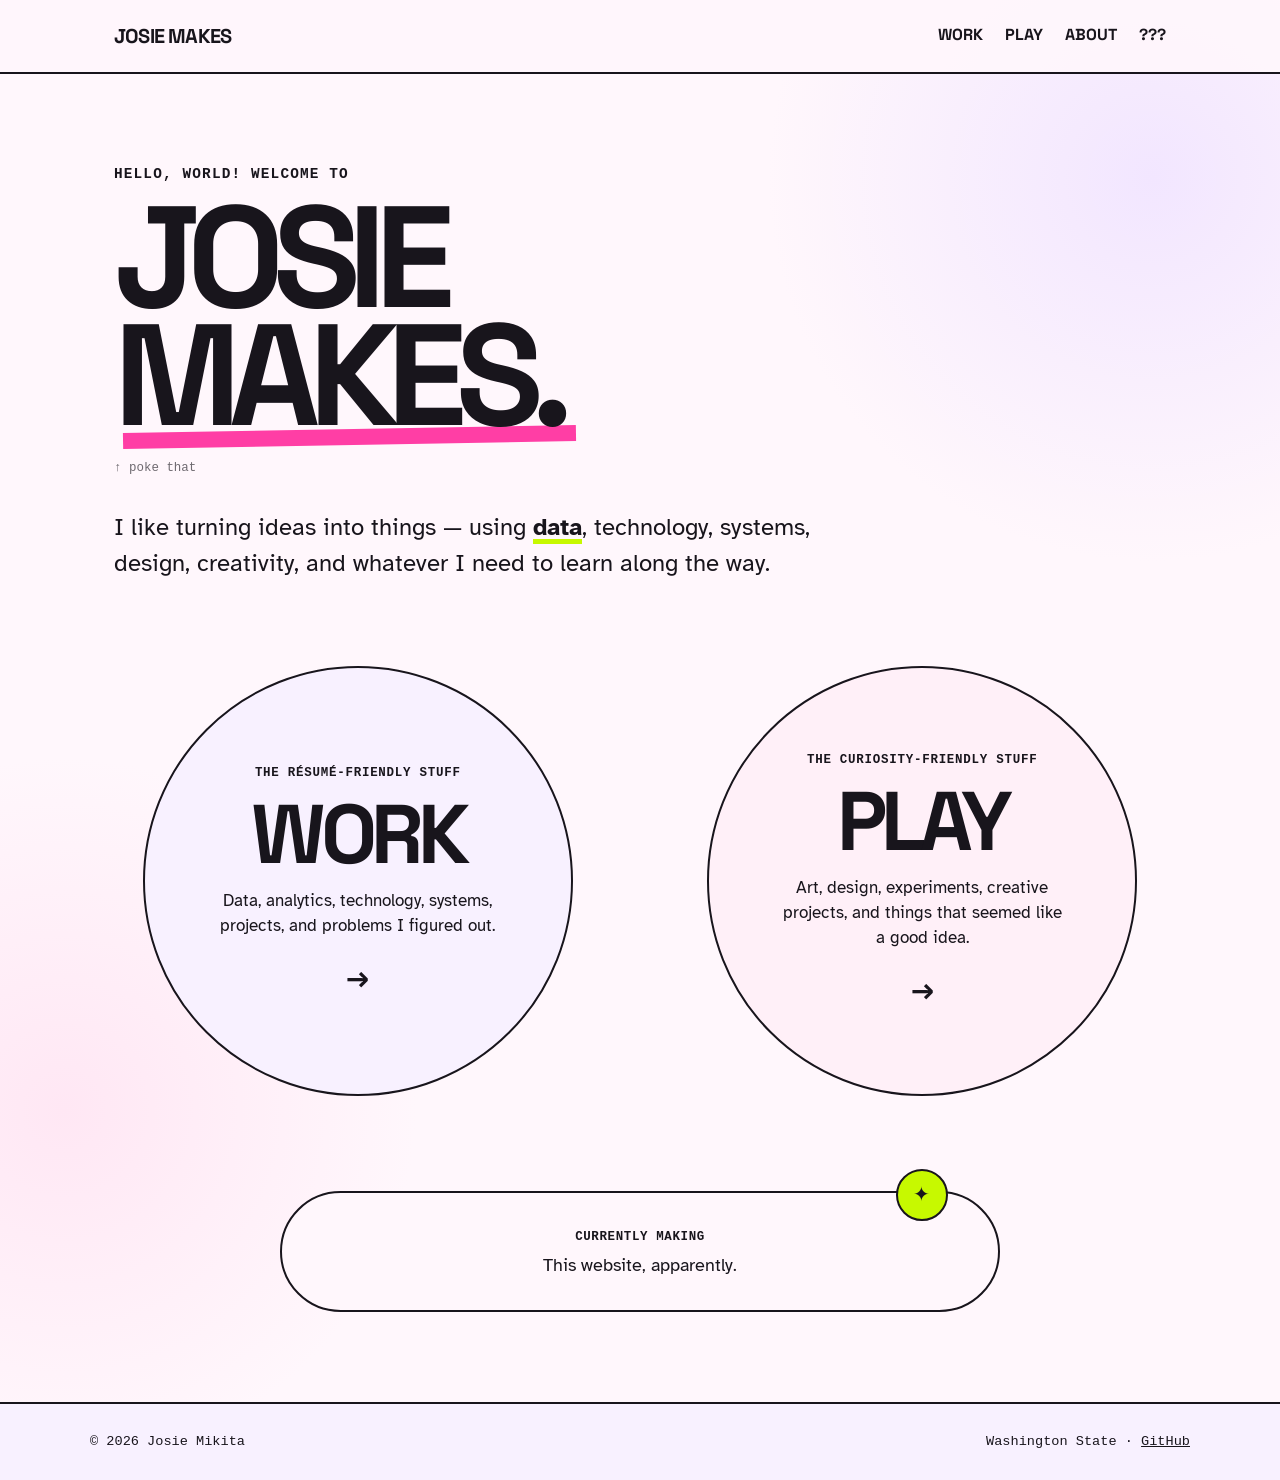
==== index.html @ 6828e4a5 "Update index.html" ====
<!DOCTYPE html>
<html lang="en">
<head>
  <meta charset="UTF-8">
  <meta name="viewport" content="width=device-width, initial-scale=1.0">

  <title>Josie Makes</title>
  <meta name="description"
        content="Josie Mikita works with data, technology, systems, communication, and creative problem-solving.">

  <!-- Fonts -->
  <link rel="preconnect" href="https://fonts.googleapis.com">
  <link rel="preconnect" href="https://fonts.gstatic.com" crossorigin>
  <link href="https://fonts.googleapis.com/css2?family=Atkinson+Hyperlegible:wght@400;700&family=Space+Grotesk:wght@400;600;700&display=swap" rel="stylesheet">

<link rel="stylesheet" href="/css/style.css">
</head>


<body>

  <header>
    <nav aria-label="Main navigation">

      <a class="logo" href="#">JOSIE MAKES</a>

      <div class="nav-links">
        <a href="#work">WORK</a>
        <a href="#play">PLAY</a>
        <a href="#about">ABOUT</a>
        <a class="mystery" href="#mystery">???</a>
      </div>

    </nav>
  </header>


  <main>

    <section class="hero">

      <p class="eyebrow">Hello, world! Welcome to</p>

      <h1>
        JOSIE<br>

        <button
          class="verb-button"
          id="verbButton"
          type="button"
          aria-label="Change what Josie does"
          title="Poke me."
        >
          <span id="verb">MAKES</span>.
        </button>
      </h1>

      <p class="verb-hint">
        ↑ poke that
      </p>

      <p class="intro">
        I like turning ideas into things — using
        <strong>data</strong>, technology, systems, design,
        creativity, and whatever I need to learn along the way.
      </p>

    </section>


    <section class="portals">

      <a class="portal work" id="work" href="#">
        <span class="portal-label">The résumé-friendly stuff</span>

        <h2>WORK</h2>

        <p>
          Data, analytics, technology, systems,
          projects, and problems I figured out.
        </p>

        <span class="arrow" aria-hidden="true">→</span>
      </a>


      <a class="portal play" id="play" href="#">
        <span class="portal-label">The curiosity-friendly stuff</span>

        <h2>PLAY</h2>

        <p>
          Art, design, experiments, creative projects,
          and things that seemed like a good idea.
        </p>

        <span class="arrow" aria-hidden="true">→</span>
      </a>

    </section>


    <section class="currently">
      <span>Currently making</span>
      <p>This website, apparently.</p>
    </section>

  </main>


  <footer id="about">
    <div class="footer-inner">

      <span>© 2026 Josie Mikita</span>

      <span>
        Washington State ·
        <a href="https://github.com/Jojomiki">GitHub</a>
      </span>

    </div>
  </footer>




</body>
</html>
---- css/style.css ----
:root {
      --ink: #18151c;

      /* cousins with white */
      --paper: #fff7fc;
      --paper-2: #f8f1ff;

      /* internet candy */
      --pink: #ff3ea5;
      --blue: #315cff;
      --lime: #c7f900;
      --orange: #ff7a00;
      --purple: #8b45ff;

      --border: 2px solid var(--ink);
    }

    * {
      box-sizing: border-box;
    }

    html {
      scroll-behavior: smooth;
    }

    body {
      margin: 0;
      background:
        radial-gradient(circle at 90% 12%, #f2e6ff 0, transparent 24rem),
        radial-gradient(circle at 5% 75%, #ffe7f4 0, transparent 22rem),
        var(--paper);
      color: var(--ink);
      font-family: "Atkinson Hyperlegible", Arial, sans-serif;
      line-height: 1.5;
    }

    a {
      color: inherit;
    }

    a:focus-visible,
    button:focus-visible {
      outline: 4px solid var(--lime);
      outline-offset: 5px;
    }


    /* ---------------- NAV ---------------- */

    header {
      border-bottom: var(--border);
      background: rgba(255, 247, 252, .92);
    }

    nav {
      max-width: 1100px;
      min-height: 72px;
      margin: auto;
      padding: 0 24px;

      display: flex;
      align-items: center;
      justify-content: space-between;
      gap: 24px;
    }

    .logo {
      font-family: "Space Grotesk", sans-serif;
      font-size: 1.25rem;
      font-weight: 700;
      letter-spacing: -.04em;
      text-decoration: none;
    }

    .logo:hover {
      color: var(--pink);
    }

    .nav-links {
      display: flex;
      align-items: center;
      gap: 22px;
    }

    .nav-links a {
      font-family: "Space Grotesk", sans-serif;
      font-weight: 700;
      text-decoration: none;
      border-bottom: 3px solid transparent;
    }

    .nav-links a:hover {
      color: var(--blue);
      border-color: var(--pink);
    }

    .nav-links .mystery {
      transition: transform .15s ease, color .15s ease;
    }

    .nav-links .mystery:hover,
    .nav-links .mystery:active {
      color: var(--pink);
      border-color: var(--lime);
      transform: rotate(-7deg) scale(1.15);
    }


    /* ---------------- MAIN ---------------- */

    main {
      max-width: 1100px;
      margin: auto;
      padding: 0 24px;
    }


    /* ---------------- HERO ---------------- */

    .hero {
      min-height: 62vh;
      padding: 90px 0 75px;

      display: flex;
      flex-direction: column;
      justify-content: center;
      align-items: flex-start;
    }

    .eyebrow {
      margin: 0 0 12px;
      font-family: "Courier New", monospace;
      font-size: .9rem;
      font-weight: 700;
      letter-spacing: .08em;
      text-transform: uppercase;
    }

    h1 {
      margin: 0;
      font-family: "Space Grotesk", sans-serif;
      font-size: clamp(4rem, 13vw, 9rem);
      font-weight: 700;
      line-height: .82;
      letter-spacing: -.08em;
    }

    .verb-button {
      position: relative;
      display: inline-block;

      padding: 0;
      border: 0;
      background: transparent;
      color: inherit;

      font: inherit;
      line-height: inherit;
      letter-spacing: inherit;

      cursor: pointer;
    }

    .verb-button::after {
      content: "";
      position: absolute;
      left: 2%;
      right: -3%;
      bottom: -11px;
      height: 16px;
      background: var(--pink);
      z-index: -1;
      transform: rotate(-1deg);

      transition:
        background .15s ease,
        height .15s ease,
        transform .15s ease;
    }

    .verb-button:hover::after {
      height: 24px;
      background: var(--lime);
      transform: rotate(1deg);
    }

    #verb {
      display: inline-block;
      min-width: 4ch;
    }

    .verb-hint {
      margin: 25px 0 0;
      font-family: "Courier New", monospace;
      font-size: .78rem;
      opacity: .62;
    }

    .intro {
      max-width: 720px;
      margin: 32px 0 0;
      font-size: clamp(1.15rem, 3vw, 1.5rem);
    }

    .intro strong {
      text-decoration: underline;
      text-decoration-color: var(--lime);
      text-decoration-thickness: 5px;
      text-underline-offset: 4px;
    }


    /* ---------------- PORTALS ---------------- */

    .portals {
      padding: 10px 0 95px;

      display: grid;
      grid-template-columns: 1fr 1fr;
      gap: clamp(28px, 6vw, 80px);

      align-items: center;
      justify-items: center;
    }

    .portal {
      width: min(100%, 430px);
      aspect-ratio: 1;
      border: var(--border);
      border-radius: 50%;
      padding: clamp(35px, 5vw, 60px);

      display: flex;
      flex-direction: column;
      justify-content: center;
      align-items: center;

      text-align: center;
      text-decoration: none;

      transition:
        transform .18s ease,
        box-shadow .18s ease,
        background .18s ease,
        color .18s ease;
    }

    .portal:hover {
      transform: translate(-6px, -6px) scale(1.025);
      box-shadow: 10px 10px 0 var(--ink);
    }

    .work {
      background: var(--paper-2);
    }

    .work:hover {
      background: var(--blue);
      color: white;
    }

    .play {
      background: #fff0f8;
    }

    .play:hover {
      background: var(--pink);
    }

    .portal-label {
      font-family: "Courier New", monospace;
      font-size: .78rem;
      font-weight: 700;
      letter-spacing: .06em;
      text-transform: uppercase;
    }

    .portal h2 {
      margin: 14px 0 8px;
      font-family: "Space Grotesk", sans-serif;
      font-size: clamp(2.8rem, 7vw, 5.2rem);
      line-height: .9;
      letter-spacing: -.07em;
    }

    .portal p {
      max-width: 290px;
      margin: 8px 0 0;
      font-size: 1.05rem;
    }

    .arrow {
      margin-top: 18px;
      font-family: "Space Grotesk", sans-serif;
      font-size: 1.8rem;
      font-weight: 700;
    }


    /* ---------------- CURRENTLY ---------------- */

    .currently {
      position: relative;
      margin: 0 auto 90px;
      max-width: 720px;
      padding: 30px 36px;

      border: var(--border);
      border-radius: 999px;

      background: var(--paper);
      text-align: center;
    }

    .currently::before {
      content: "✦";
      position: absolute;
      top: -24px;
      right: 7%;

      width: 48px;
      height: 48px;
      border: var(--border);
      border-radius: 50%;

      display: grid;
      place-items: center;

      background: var(--lime);
      font-size: 1.25rem;
    }

    .currently span {
      font-family: "Courier New", monospace;
      font-size: .78rem;
      font-weight: 700;
      letter-spacing: .05em;
      text-transform: uppercase;
    }

    .currently p {
      margin: 5px 0 0;
      font-size: 1.15rem;
    }


    /* ---------------- FOOTER ---------------- */

    footer {
      padding: 28px 24px;
      border-top: var(--border);

      font-family: "Courier New", monospace;
      font-size: .85rem;

      background: var(--paper-2);
    }

    .footer-inner {
      max-width: 1100px;
      margin: auto;

      display: flex;
      justify-content: space-between;
      flex-wrap: wrap;
      gap: 20px;
    }

    footer a:hover {
      background: var(--lime);
    }


    /* ---------------- MOBILE ---------------- */

    @media (max-width: 650px) {

      nav {
        min-height: auto;
        padding-top: 17px;
        padding-bottom: 17px;
        align-items: flex-start;
      }

      .nav-links {
        gap: 11px;
        flex-wrap: wrap;
        justify-content: flex-end;
        font-size: .8rem;
      }

      .hero {
        min-height: auto;
        padding: 68px 0 60px;
      }

      h1 {
        font-size: clamp(4rem, 22vw, 7rem);
      }

      .verb-hint {
        margin-top: 22px;
      }

      .portals {
        grid-template-columns: 1fr;
        gap: 28px;
        padding-bottom: 75px;
      }

      .portal {
        width: min(88vw, 390px);
      }

      .currently {
        border-radius: 32px;
        padding: 28px 25px;
      }
    }


    /* Touchscreens don't have meaningful hover */
    @media (hover: none) {
      .portal:active {
        transform: scale(.98);
      }
    }


    /* Accessibility */
    @media (prefers-reduced-motion: reduce) {
      html {
        scroll-behavior: auto;
      }

      *,
      *::before,
      *::after {
        transition-duration: .01ms !important;
      }
    }
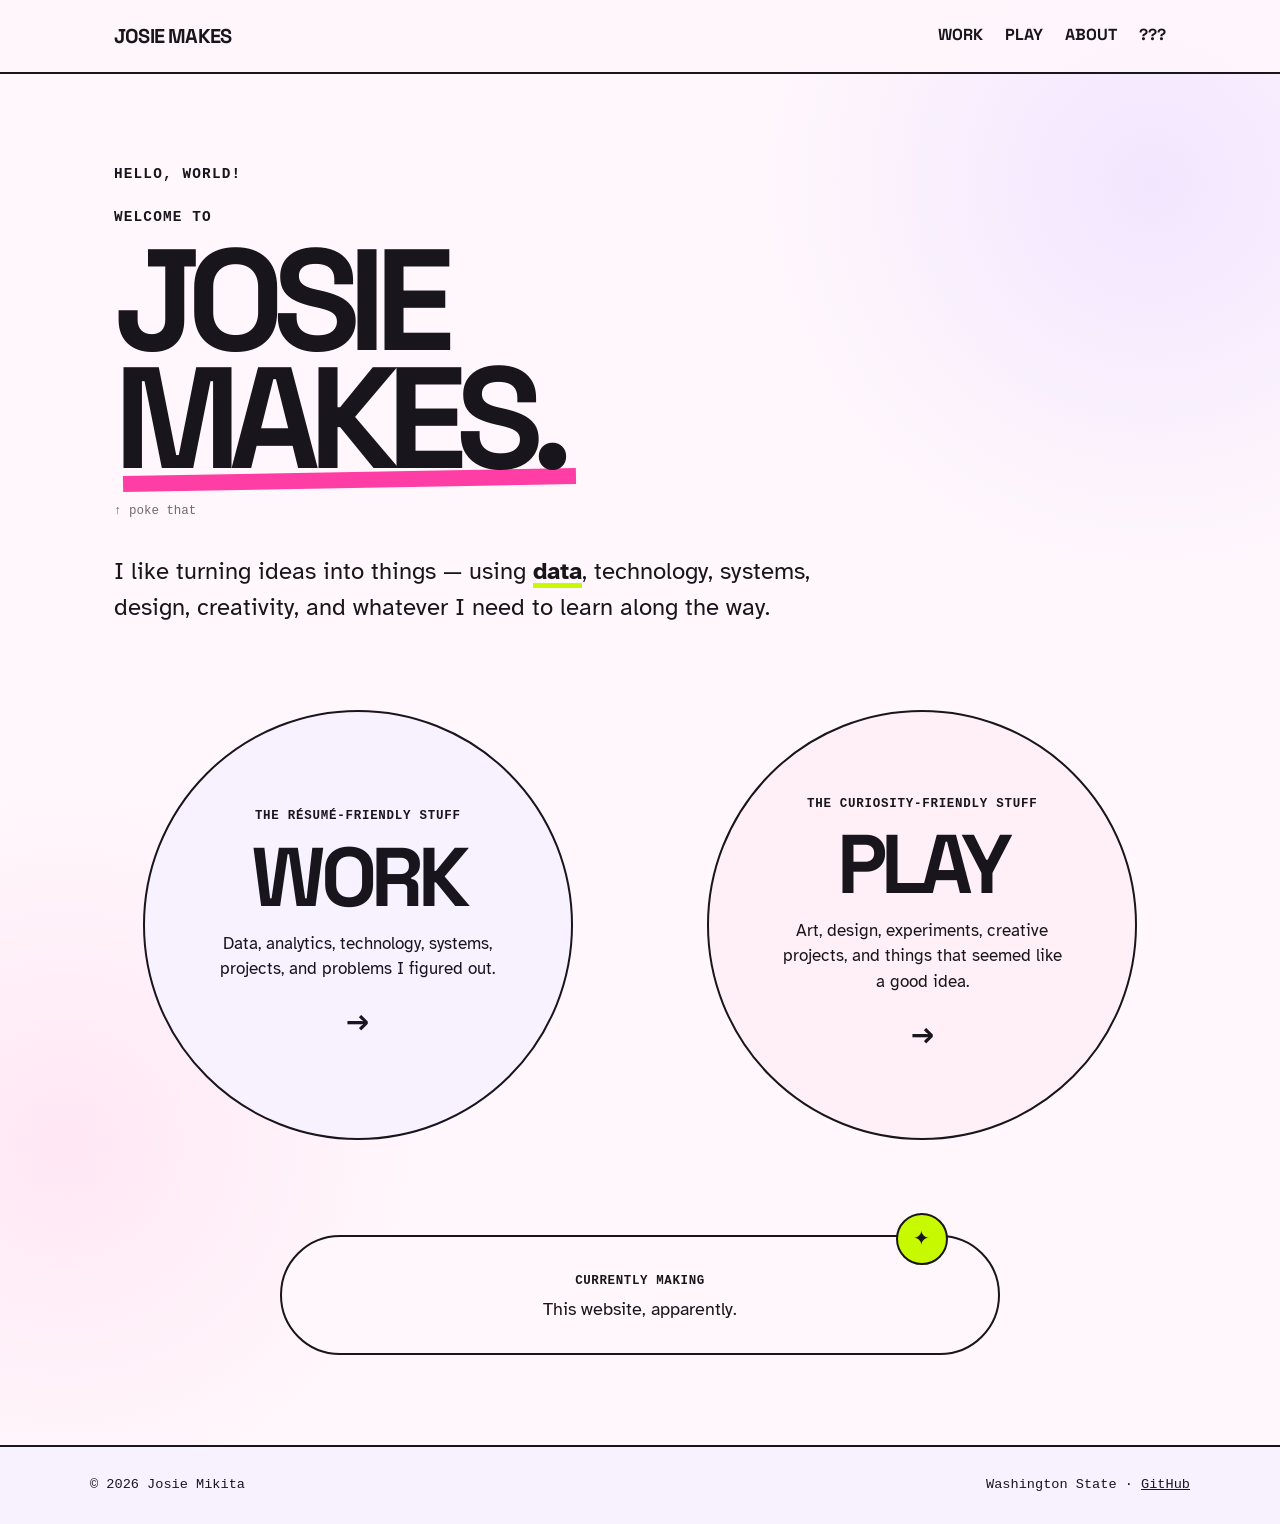
==== commit e5ede50c: "Update index.html" ====
--- a/index.html
+++ b/index.html
@@ -39,7 +39,7 @@
 
     <section class="hero">
 
-      <p class="eyebrow">Hello, world! Welcome to</p>
+      <p class="eyebrow">Hello, world! <br><br> Welcome to</p>
 
       <h1>
         JOSIE<br>
@@ -70,7 +70,7 @@
 
     <section class="portals">
 
-      <a class="portal work" id="work" href="#">
+      <a class="portal work" id="work" href="/work/">
         <span class="portal-label">The résumé-friendly stuff</span>
 
         <h2>WORK</h2>
--- a/css/style.css
+++ b/css/style.css
@@ -440,3 +440,628 @@
         transition-duration: .01ms !important;
       }
     }
+
+
+/* ========================================
+   WORK PAGE
+   ======================================== */
+
+.work-main {
+  max-width: 1100px;
+  margin: 0 auto;
+  padding: 0 24px;
+}
+
+.work-intro {
+  max-width: 850px;
+  padding: 85px 0 60px;
+}
+
+.work-title {
+  margin: 0;
+  font-family: "Space Grotesk", sans-serif;
+  font-size: clamp(4.5rem, 13vw, 9rem);
+  line-height: .9;
+  letter-spacing: -.075em;
+}
+
+.work-lede {
+  max-width: 720px;
+  margin: 28px 0 0;
+  font-size: clamp(1.15rem, 3vw, 1.45rem);
+}
+
+.marker {
+  text-decoration: underline;
+  text-decoration-color: var(--lime);
+  text-decoration-thickness: 5px;
+  text-underline-offset: 4px;
+}
+
+
+/* PROJECTS */
+
+.project-list {
+  display: grid;
+  gap: 28px;
+  padding-bottom: 80px;
+}
+
+.project-card {
+  --project-color: var(--pink);
+
+  position: relative;
+  overflow: hidden;
+
+  display: grid;
+  grid-template-columns: 1.1fr .9fr;
+  gap: 40px;
+
+  padding: clamp(28px, 5vw, 52px);
+
+  border: var(--border);
+  border-radius: 30px;
+
+  background: var(--paper);
+
+  transition:
+    transform .18s ease,
+    box-shadow .18s ease;
+}
+
+
+/* little color stripe */
+
+.project-card::before {
+  content: "";
+  position: absolute;
+  top: 0;
+  bottom: 0;
+  left: 0;
+
+  width: 10px;
+  background: var(--project-color);
+
+  transition: width .18s ease;
+}
+
+.project-card:hover {
+  transform: translate(-5px, -5px);
+  box-shadow: 9px 9px 0 var(--ink);
+}
+
+.project-card:hover::before {
+  width: 18px;
+}
+
+
+.project-blue {
+  --project-color: var(--blue);
+}
+
+.project-orange {
+  --project-color: var(--orange);
+}
+
+.project-pink {
+  --project-color: var(--pink);
+}
+
+
+/* LEFT SIDE */
+
+.project-number {
+  margin: 0 0 12px;
+
+  font-family: "Courier New", monospace;
+  font-size: .78rem;
+  font-weight: 700;
+  letter-spacing: .06em;
+}
+
+.project-heading h2 {
+  margin: 0;
+
+  font-family: "Space Grotesk", sans-serif;
+  font-size: clamp(2.1rem, 5vw, 3.6rem);
+  line-height: .95;
+  letter-spacing: -.055em;
+}
+
+.project-question {
+  max-width: 580px;
+  margin: 22px 0 0;
+
+  font-size: 1.18rem;
+}
+
+
+/* RIGHT SIDE */
+
+.project-details {
+  display: flex;
+  flex-direction: column;
+  justify-content: center;
+  gap: 20px;
+}
+
+.project-details p {
+  margin: 0;
+}
+
+.project-tags {
+  display: flex;
+  flex-wrap: wrap;
+  gap: 8px;
+}
+
+.project-tags span {
+  padding: 5px 11px;
+
+  border: 1.5px solid var(--ink);
+  border-radius: 999px;
+
+  background: var(--paper-2);
+
+  font-family: "Courier New", monospace;
+  font-size: .75rem;
+  font-weight: 700;
+}
+
+
+/* BUTTONS */
+
+.project-button {
+  align-self: flex-start;
+
+  display: inline-block;
+  padding: 9px 15px;
+
+  border: var(--border);
+  border-radius: 999px;
+
+  background: var(--paper);
+  color: var(--ink);
+
+  font-family: "Space Grotesk", sans-serif;
+  font-weight: 700;
+  text-decoration: none;
+
+  transition:
+    transform .15s ease,
+    background .15s ease;
+}
+
+a.project-button:hover {
+  background: var(--project-color);
+  transform: rotate(-1deg);
+}
+
+.project-blue a.project-button:hover {
+  color: white;
+}
+
+.project-coming {
+  opacity: .7;
+}
+
+
+/* IN PROGRESS */
+
+.project-status {
+  display: inline-block;
+
+  margin-bottom: 15px;
+  padding: 5px 11px;
+
+  border: var(--border);
+  border-radius: 999px;
+
+  background: var(--lime);
+
+  font-family: "Courier New", monospace;
+  font-size: .72rem;
+  font-weight: 700;
+  letter-spacing: .06em;
+}
+
+
+/* GITHUB CALLOUT */
+
+.github-callout {
+  margin-bottom: 90px;
+  padding: clamp(28px, 5vw, 45px);
+
+  border: var(--border);
+  border-radius: 30px;
+
+  background: var(--ink);
+  color: white;
+}
+
+.github-callout h2 {
+  margin: 0 0 10px;
+
+  font-family: "Space Grotesk", sans-serif;
+  font-size: clamp(2rem, 5vw, 3rem);
+  letter-spacing: -.04em;
+}
+
+.github-callout p:not(.eyebrow) {
+  max-width: 650px;
+  margin: 0 0 22px;
+}
+
+.github-callout a {
+  display: inline-block;
+
+  padding: 9px 14px;
+  border-radius: 999px;
+
+  background: var(--lime);
+  color: var(--ink);
+
+  font-weight: 700;
+  text-decoration: none;
+
+  transition:
+    transform .15s ease,
+    background .15s ease;
+}
+
+.github-callout a:hover {
+  background: var(--pink);
+  transform: rotate(-1deg);
+}
+
+
+/* WORK MOBILE */
+
+@media (max-width: 700px) {
+
+  .work-intro {
+    padding: 60px 0 45px;
+  }
+
+  .project-card {
+    grid-template-columns: 1fr;
+    gap: 28px;
+
+    border-radius: 24px;
+  }
+
+  .project-card::before {
+    width: 7px;
+  }
+
+  .project-card:hover::before {
+    width: 11px;
+  }
+
+  .project-heading h2 {
+    font-size: clamp(2.2rem, 11vw, 3.5rem);
+  }
+
+  .github-callout {
+    margin-bottom: 60px;
+    border-radius: 24px;
+  }
+}
+
+
+/* ========================================
+   STARS
+   FLIP FLIP FLIPADELPHIA
+   ======================================== */
+
+.stars-main {
+  max-width: 1100px;
+  margin: 0 auto;
+  padding: 0 24px 90px;
+}
+
+.stars-intro {
+  padding: 70px 0 50px;
+}
+
+.back-link {
+  display: inline-block;
+  margin-bottom: 35px;
+  color: var(--ink);
+  font-family: "Courier New", monospace;
+  font-weight: 700;
+  text-decoration: none;
+}
+
+.back-link:hover {
+  color: var(--pink);
+}
+
+.stars-intro h1 {
+  margin: 0;
+  font-family: "Space Grotesk", sans-serif;
+  font-size: clamp(5rem, 15vw, 10rem);
+  line-height: .8;
+  letter-spacing: -.08em;
+}
+
+.star-title {
+  display: inline-block;
+  margin-left: .05em;
+  color: var(--pink);
+  font-size: .55em;
+  vertical-align: top;
+  transition: transform .4s ease;
+}
+
+.stars-intro h1:hover .star-title {
+  transform: rotate(180deg) scale(1.35);
+}
+
+.stars-lede {
+  max-width: 800px;
+  margin: 35px 0;
+  font-size: clamp(1.3rem, 3vw, 1.8rem);
+  line-height: 1.25;
+}
+
+.stars-highlight {
+  text-decoration: underline;
+  text-decoration-color: var(--lime);
+  text-decoration-thickness: 5px;
+  text-underline-offset: 5px;
+}
+
+.stars-story {
+  max-width: 780px;
+  font-size: 1.08rem;
+}
+
+.stars-someday {
+  font-weight: 700;
+}
+
+.flip-instruction {
+  margin-top: 45px;
+  font-family: "Courier New", monospace;
+  font-size: .8rem;
+  font-weight: 700;
+  letter-spacing: .05em;
+}
+
+
+/* THE GALLERY */
+
+.star-gallery {
+  display: flex;
+  flex-direction: column;
+  gap: 80px;
+  margin-top: 20px;
+}
+
+.star-card {
+  width: min(850px, 88%);
+}
+
+.star-card:nth-child(odd) {
+  align-self: flex-start;
+}
+
+.star-card:nth-child(even) {
+  align-self: flex-end;
+}
+
+
+/* THE CARD */
+
+.star-card {
+  width: 100%;
+  padding: 0;
+  border: 0;
+  background: transparent;
+  color: inherit;
+  cursor: pointer;
+
+  perspective: 1600px;
+}
+
+.star-card-inner {
+  position: relative;
+  display: grid;
+  width: 100%;
+
+  transform-style: preserve-3d;
+
+  transition:
+    transform .75s cubic-bezier(.2, .75, .25, 1.15);
+}
+
+.star-card.is-flipped .star-card-inner {
+  transform: rotateY(180deg);
+}
+
+
+/* BOTH SIDES */
+
+.star-face {
+  grid-area: 1 / 1;
+
+  display: block;
+  width: 100%;
+
+  overflow: hidden;
+
+  border: 2px solid var(--ink);
+  border-radius: 24px;
+
+  background: white;
+
+  backface-visibility: hidden;
+  -webkit-backface-visibility: hidden;
+
+  box-shadow: 7px 7px 0 var(--ink);
+}
+
+.star-back {
+  transform: rotateY(180deg);
+}
+
+
+
+/* ART */
+
+.star-face img {
+  display: block;
+  width: 100%;
+  height: auto;
+}
+
+/* LITTLE LIFT BEFORE THE FLIP */
+
+.star-card:hover .star-card-inner {
+  transform: translateY(-6px) rotate(-.5deg);
+}
+
+.star-card.is-flipped:hover .star-card-inner {
+  transform: translateY(-6px) rotateY(180deg) rotate(.5deg);
+}
+
+.star-card:focus-visible {
+  outline: 4px solid var(--lime);
+  outline-offset: 8px;
+  border-radius: 24px;
+}
+
+
+/* stagger the gallery because perfect grids are suspicious */
+
+
+
+/* MOBILE */
+
+@media (max-width: 750px) {
+
+  .stars-intro {
+    padding-top: 50px;
+  }
+
+.star-gallery {
+  gap: 45px;
+}
+
+.star-card {
+  width: 100%;
+}
+
+ .star-face {
+  grid-area: 1 / 1;
+
+  display: block;
+  width: 100%;
+
+  overflow: hidden;
+
+  border: 2px solid var(--ink);
+  border-radius: 24px;
+
+  background: white;
+
+  backface-visibility: hidden;
+  -webkit-backface-visibility: hidden;
+
+  box-shadow: 7px 7px 0 var(--ink);
+}
+
+  .flip-instruction {
+    margin-top: 35px;
+  }
+}
+
+
+/* motion-sensitive humans get calm stars */
+
+@media (prefers-reduced-motion: reduce) {
+
+  .star-card-inner {
+    transition: none;
+  }
+
+  .star-card:hover .star-card-inner {
+    transform: none;
+  }
+
+  .star-card.is-flipped .star-card-inner {
+    transform: rotateY(180deg);
+  }
+
+  .star-card.is-flipped:hover .star-card-inner {
+    transform: rotateY(180deg);
+  }
+
+}
+
+/* ========================================
+   GLITTER CRIMES
+   ======================================== */
+
+.click-sparkle {
+  position: fixed;
+  z-index: 9999;
+
+  pointer-events: none;
+  user-select: none;
+
+  font-family: "Space Grotesk", sans-serif;
+  font-weight: 700;
+
+  transform: translate(-50%, -50%);
+  animation: sparkle-crime 1200ms cubic-bezier(.15,.75,.25,1) forwards;
+}
+
+@keyframes sparkle-crime {
+
+  0% {
+    opacity: 1;
+    transform:
+      translate(-50%, -50%)
+      scale(.4)
+      rotate(0deg);
+  }
+
+  35% {
+    opacity: 1;
+  }
+
+  100% {
+    opacity: 0;
+    transform:
+      translate(
+        calc(-50% + var(--sparkle-x)),
+        calc(-50% + var(--sparkle-y))
+      )
+      scale(.7)
+      rotate(var(--sparkle-rotate));
+  }
+}
+
+
+/* make the giant star LOOK suspiciously clickable */
+
+.star-title {
+  cursor: pointer;
+  user-select: none;
+}
+
+
+/* responsible glitter citizenship */
+
+@media (prefers-reduced-motion: reduce) {
+
+  .click-sparkle {
+    display: none;
+  }
+
+}
+
+
+
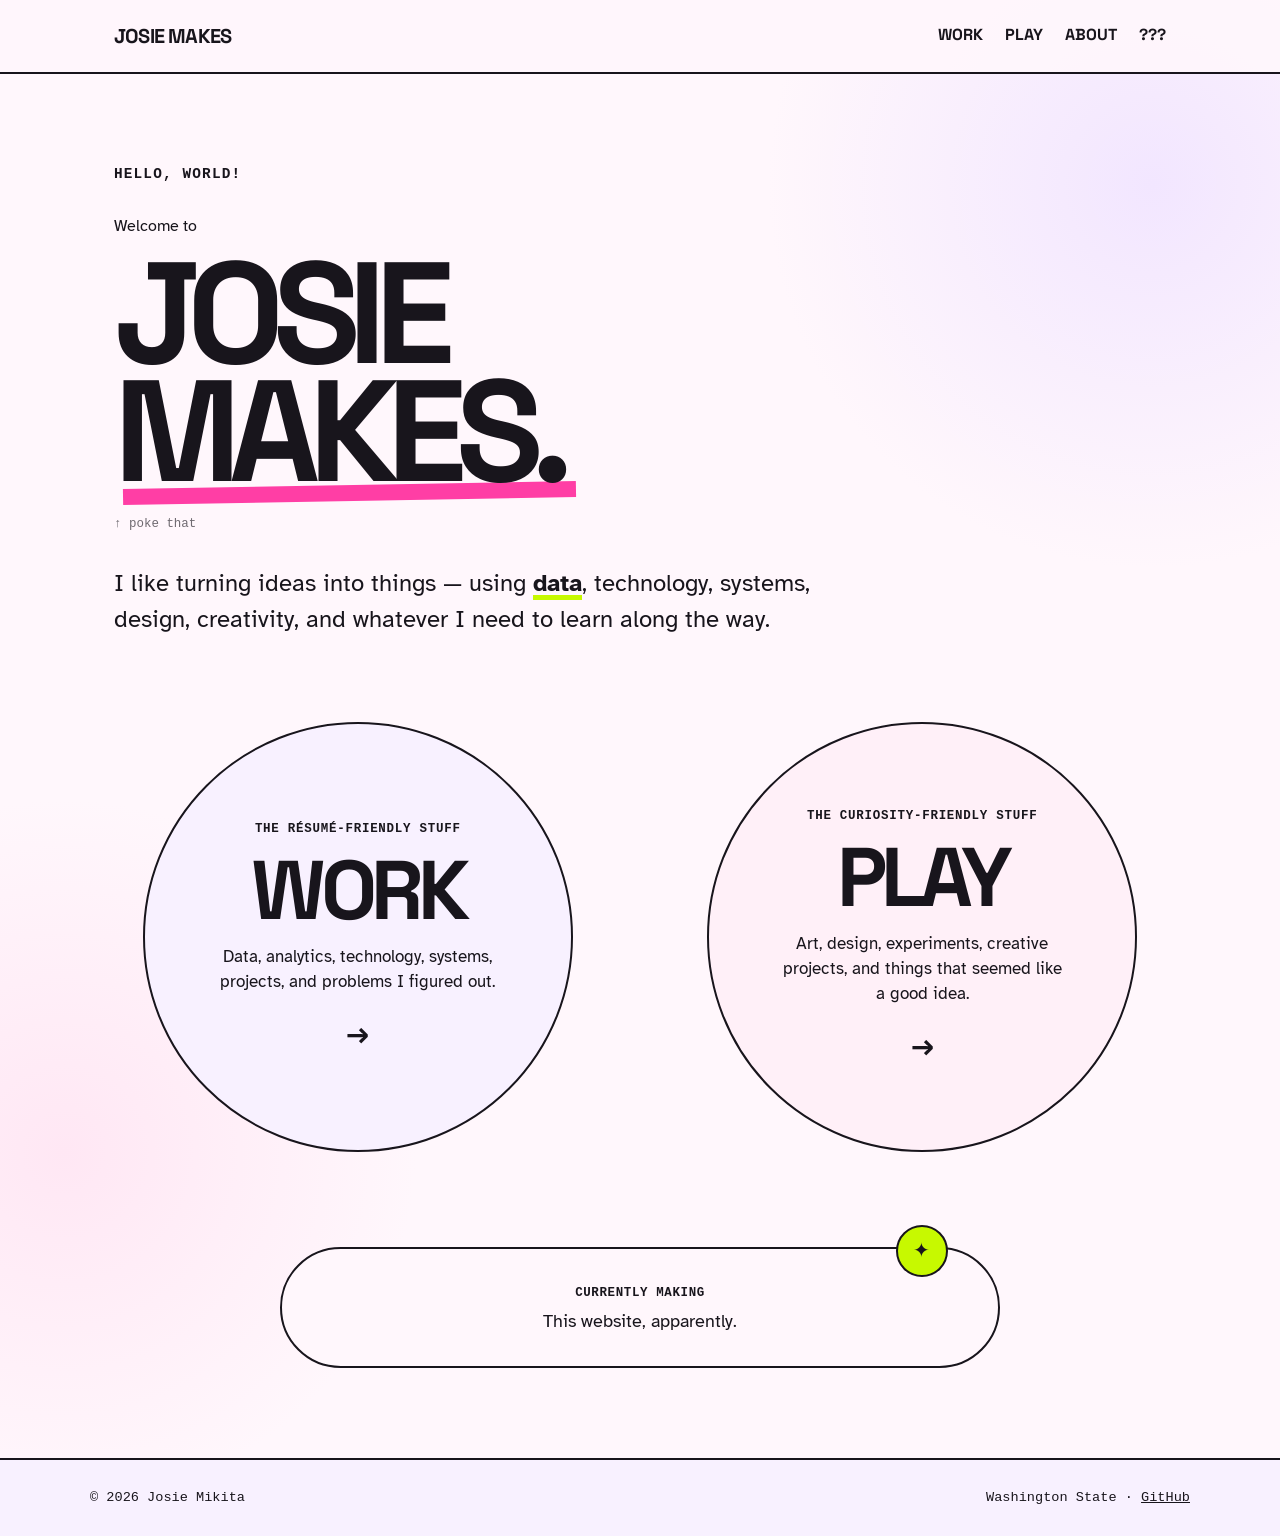
==== commit 715ce5db: "Update index.html" ====
--- a/index.html
+++ b/index.html
@@ -39,8 +39,8 @@
 
     <section class="hero">
 
-      <p class="eyebrow">Hello, world! <br><br> Welcome to</p>
-
+      <p class="eyebrow">Hello, world!  </p>
+      <p>Welcome to</p>
       <h1>
         JOSIE<br>
 
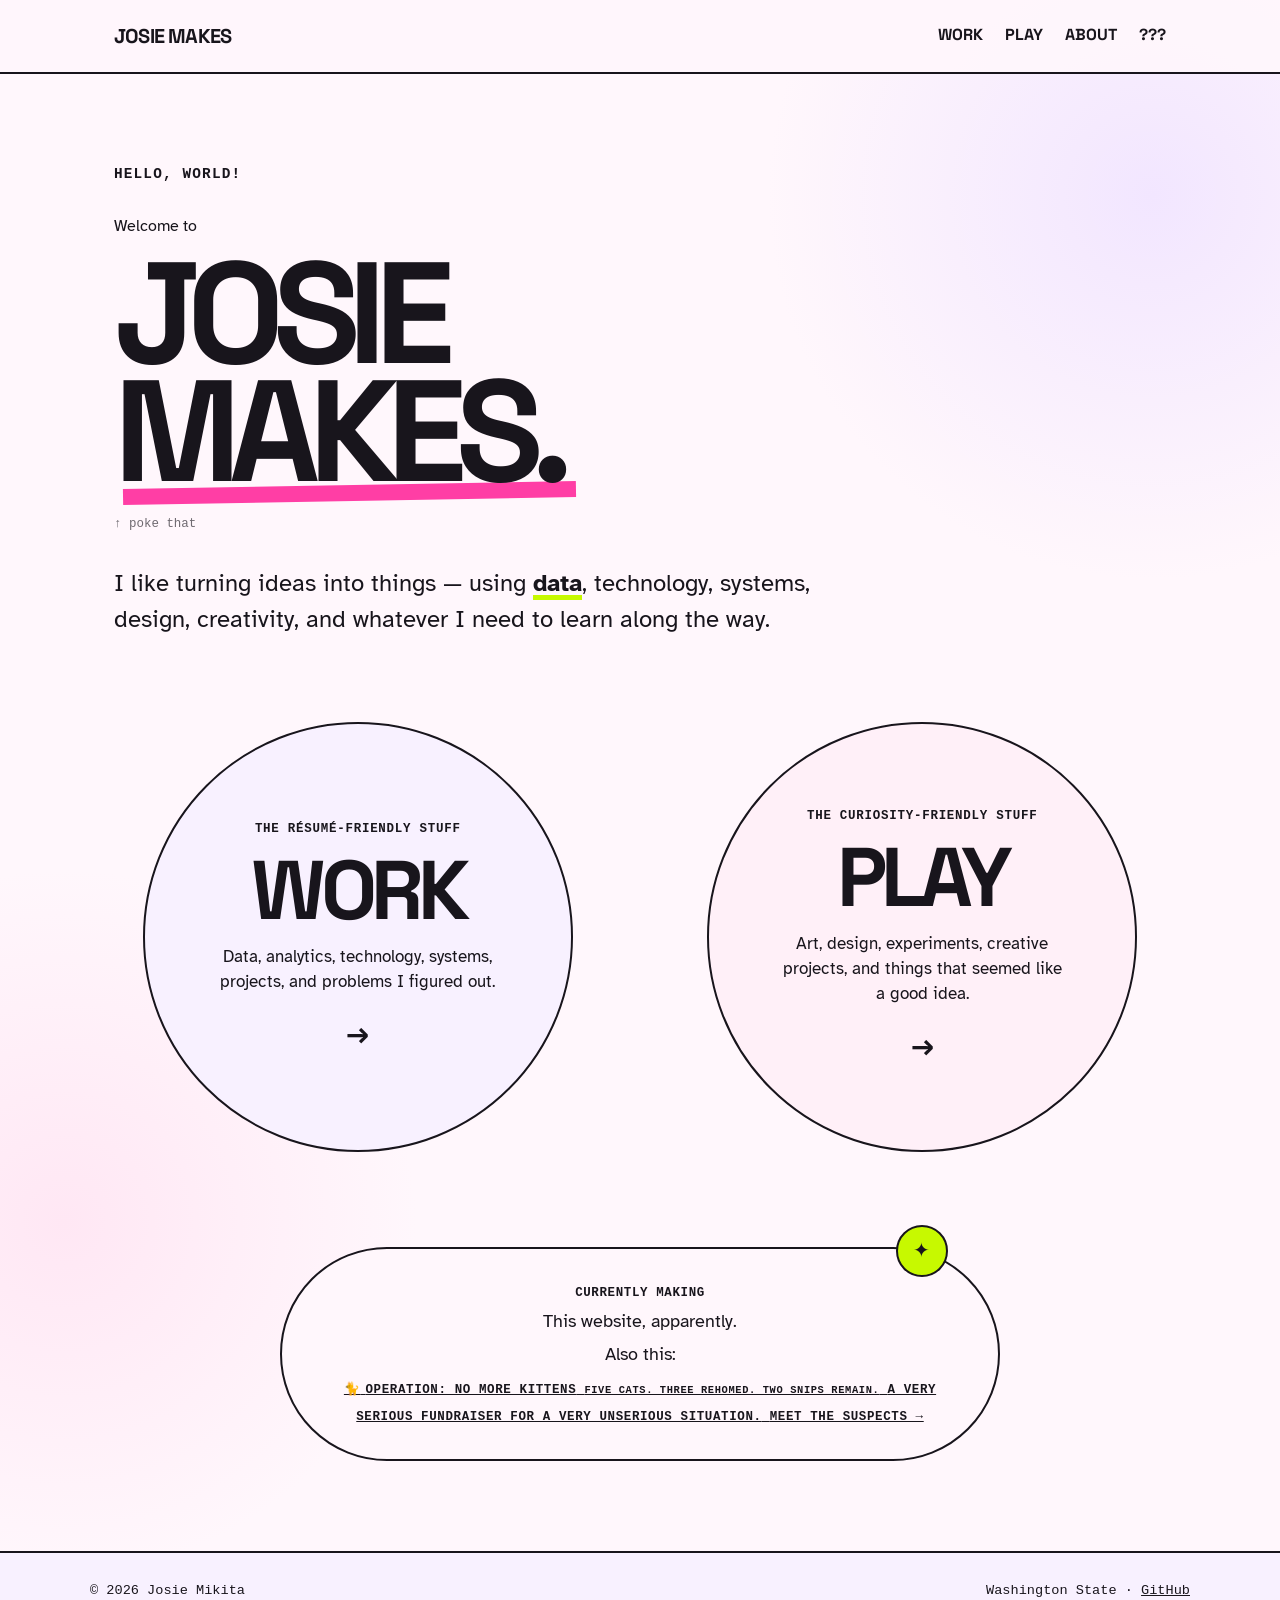
==== commit af424a2e: "Update index.html" ====
--- a/index.html
+++ b/index.html
@@ -84,7 +84,7 @@
       </a>
 
 
-      <a class="portal play" id="play" href="#">
+      <a class="portal play" id="play" href="/play/">
         <span class="portal-label">The curiosity-friendly stuff</span>
 
         <h2>PLAY</h2>
@@ -103,6 +103,18 @@
     <section class="currently">
       <span>Currently making</span>
       <p>This website, apparently.</p>
+      <p>
+        Also this:
+      </p><p>
+      <a href="/kittens/" class="kitten-feature">
+  <span class="kitten-feature-icon">🐈</span>
+  <span class="kitten-feature-copy">
+    <strong>OPERATION: NO MORE KITTENS</strong>
+    <small>Five cats. Three rehomed. Two snips remain.</small>
+    <span>A very serious fundraiser for a very unserious situation.</span>
+    <b>Meet the suspects →</b>
+  </span>
+</a></p>
     </section>
 
   </main>
@@ -122,7 +134,7 @@
   </footer>
 
 
-
+<script src="/js/main.js"></script>
 
 </body>
 </html>
--- a/css/style.css
+++ b/css/style.css
@@ -1,5 +1,31 @@
-
-    :root {
+/* =========================================================
+   JOSIE MAKES — MASTER STYLESHEET
+   =========================================================
+
+   INTERNET CANDY IN A SUIT™
+
+   TABLE OF CONTENTS
+   01. Foundations + shared navigation
+   02. Home
+   03. Work
+   04. Play
+   05. Stars: deep space + story
+   06. Stars: interactive words + glitter crimes
+   07. Stars: gallery + special artwork
+   08. Stars: end of the universe
+   09. The gravestone
+
+   Design law:
+   Clean first. Weird on purpose. The deeper you go, the stranger it gets.
+   ========================================================= */
+
+
+/* =========================================================
+   01 — FOUNDATIONS + HOME
+   Professional enough to get hired. Suspicious enough to be Josie.
+   ========================================================= */
+
+:root {
       --ink: #18151c;
 
       /* cousins with white */
@@ -10,8 +36,11 @@
       --pink: #ff3ea5;
       --blue: #315cff;
       --lime: #c7f900;
-      --orange: #ff7a00;
+      --ice: #9eeaff;
       --purple: #8b45ff;
+
+      /* legacy alias: old orange accents now resolve to purple */
+      --orange: var(--purple);
 
       --border: 2px solid var(--ink);
     }
@@ -442,42 +471,10 @@
     }
 
 
-/* ========================================
-   WORK PAGE
-   ======================================== */
-
-.work-main {
-  max-width: 1100px;
-  margin: 0 auto;
-  padding: 0 24px;
-}
-
-.work-intro {
-  max-width: 850px;
-  padding: 85px 0 60px;
-}
-
-.work-title {
-  margin: 0;
-  font-family: "Space Grotesk", sans-serif;
-  font-size: clamp(4.5rem, 13vw, 9rem);
-  line-height: .9;
-  letter-spacing: -.075em;
-}
-
-.work-lede {
-  max-width: 720px;
-  margin: 28px 0 0;
-  font-size: clamp(1.15rem, 3vw, 1.45rem);
-}
-
-.marker {
-  text-decoration: underline;
-  text-decoration-color: var(--lime);
-  text-decoration-thickness: 5px;
-  text-underline-offset: 4px;
-}
-
+/* =========================================================
+   02 — WORK: LEGACY PROJECT CARDS
+   Still useful. Unlike several former overrides.
+   ========================================================= */
 
 /* PROJECTS */
 
@@ -749,256 +746,1859 @@
 }
 
 
+/* =========================================================
+   03 — WORK: INTERNET CANDY IN A SUIT
+   The résumé has a pulse.
+   ========================================================= */
+
 /* ========================================
-   STARS
-   FLIP FLIP FLIPADELPHIA
+   WORK PAGE
+   Internet Candy in a Suit
    ======================================== */
 
-.stars-main {
-  max-width: 1100px;
-  margin: 0 auto;
-  padding: 0 24px 90px;
-}
-
-.stars-intro {
-  padding: 70px 0 50px;
-}
-
-.back-link {
-  display: inline-block;
-  margin-bottom: 35px;
-  color: var(--ink);
-  font-family: "Courier New", monospace;
-  font-weight: 700;
-  text-decoration: none;
-}
-
-.back-link:hover {
-  color: var(--pink);
-}
-
-.stars-intro h1 {
-  margin: 0;
-  font-family: "Space Grotesk", sans-serif;
-  font-size: clamp(5rem, 15vw, 10rem);
-  line-height: .8;
-  letter-spacing: -.08em;
-}
-
-.star-title {
-  display: inline-block;
-  margin-left: .05em;
-  color: var(--pink);
-  font-size: .55em;
-  vertical-align: top;
-  transition: transform .4s ease;
-}
-
-.stars-intro h1:hover .star-title {
-  transform: rotate(180deg) scale(1.35);
-}
-
-.stars-lede {
-  max-width: 800px;
-  margin: 35px 0;
-  font-size: clamp(1.3rem, 3vw, 1.8rem);
-  line-height: 1.25;
-}
-
-.stars-highlight {
-  text-decoration: underline;
-  text-decoration-color: var(--lime);
-  text-decoration-thickness: 5px;
-  text-underline-offset: 5px;
-}
-
-.stars-story {
-  max-width: 780px;
-  font-size: 1.08rem;
-}
-
-.stars-someday {
-  font-weight: 700;
-}
-
-.flip-instruction {
-  margin-top: 45px;
-  font-family: "Courier New", monospace;
-  font-size: .8rem;
-  font-weight: 700;
-  letter-spacing: .05em;
-}
-
-
-/* THE GALLERY */
-
-.star-gallery {
-  display: flex;
-  flex-direction: column;
-  gap: 80px;
-  margin-top: 20px;
-}
-
-.star-card {
-  width: min(850px, 88%);
-}
-
-.star-card:nth-child(odd) {
-  align-self: flex-start;
-}
-
-.star-card:nth-child(even) {
-  align-self: flex-end;
-}
-
-
-/* THE CARD */
-
-.star-card {
-  width: 100%;
-  padding: 0;
-  border: 0;
-  background: transparent;
-  color: inherit;
-  cursor: pointer;
-
-  perspective: 1600px;
-}
-
-.star-card-inner {
-  position: relative;
-  display: grid;
-  width: 100%;
-
-  transform-style: preserve-3d;
-
-  transition:
-    transform .75s cubic-bezier(.2, .75, .25, 1.15);
-}
-
-.star-card.is-flipped .star-card-inner {
-  transform: rotateY(180deg);
-}
-
-
-/* BOTH SIDES */
-
-.star-face {
-  grid-area: 1 / 1;
-
-  display: block;
-  width: 100%;
-
-  overflow: hidden;
-
-  border: 2px solid var(--ink);
-  border-radius: 24px;
-
-  background: white;
-
-  backface-visibility: hidden;
-  -webkit-backface-visibility: hidden;
-
-  box-shadow: 7px 7px 0 var(--ink);
-}
-
-.star-back {
-  transform: rotateY(180deg);
-}
-
-
-
-/* ART */
-
-.star-face img {
-  display: block;
-  width: 100%;
-  height: auto;
-}
-
-/* LITTLE LIFT BEFORE THE FLIP */
-
-.star-card:hover .star-card-inner {
-  transform: translateY(-6px) rotate(-.5deg);
-}
-
-.star-card.is-flipped:hover .star-card-inner {
-  transform: translateY(-6px) rotateY(180deg) rotate(.5deg);
-}
-
-.star-card:focus-visible {
-  outline: 4px solid var(--lime);
-  outline-offset: 8px;
-  border-radius: 24px;
-}
-
-
-/* stagger the gallery because perfect grids are suspicious */
-
+.work-main {
+    max-width: 1100px;
+    margin: 0 auto;
+    padding: 5rem 2rem 7rem;
+}
+
+
+/* ---------- INTRO ---------- */
+
+.work-intro {
+    max-width: 760px;
+    margin-bottom: 5rem;
+}
+
+.work-title {
+    font-size: clamp(5rem, 13vw, 10rem);
+    line-height: 0.82;
+    letter-spacing: -0.07em;
+    margin: 0.2rem 0 2rem;
+}
+
+.work-lede {
+    max-width: 680px;
+    font-size: clamp(1.2rem, 2vw, 1.55rem);
+    line-height: 1.55;
+}
+
+
+/* ---------- SKILL GRID ---------- */
+
+.skill-world {
+    display: grid;
+    grid-template-columns: repeat(2, minmax(0, 1fr));
+    gap: 1.5rem;
+    margin-bottom: 6rem;
+}
+
+.skill-block {
+    position: relative;
+    min-height: 360px;
+    padding: 2rem;
+    border: var(--border);
+    border-radius: 28px;
+    background: #fffafd;
+    box-shadow: 8px 8px 0 var(--ink);
+    overflow: hidden;
+
+    display: flex;
+    flex-direction: column;
+
+    transition:
+        transform 180ms ease,
+        box-shadow 180ms ease;
+}
+
+.skill-block:hover {
+    transform: translate(-4px, -4px);
+    box-shadow: 12px 12px 0 var(--ink);
+}
+
+.skill-number {
+    margin: 0 0 2.5rem;
+    font-family: monospace;
+    font-size: 0.72rem;
+    font-weight: 700;
+    letter-spacing: 0.08em;
+}
+
+.skill-block h2 {
+    max-width: 440px;
+    margin: 0 0 1.25rem;
+    font-size: clamp(2rem, 4vw, 3.4rem);
+    line-height: 0.95;
+    letter-spacing: -0.045em;
+}
+
+.skill-block > p:not(.skill-number) {
+    max-width: 520px;
+    margin-bottom: 2rem;
+    font-size: 1rem;
+    line-height: 1.55;
+}
+
+
+/* ---------- CANDY STRIPES ---------- */
+
+.skill-block::before {
+    content: "";
+    position: absolute;
+    top: 0;
+    left: 0;
+    width: 100%;
+    height: 10px;
+}
+
+.skill-data::before {
+    background: var(--blue);
+}
+
+.skill-systems::before {
+    background: var(--pink);
+}
+
+.skill-people::before {
+    background: var(--purple);
+}
+
+.skill-figure::before {
+    background: var(--lime);
+}
+
+
+/* ---------- TAGS ---------- */
+
+.skill-tags {
+    display: flex;
+    flex-wrap: wrap;
+    gap: 0.55rem;
+    margin-top: auto;
+}
+
+.skill-tags span {
+    display: inline-block;
+    padding: 0.45rem 0.7rem;
+    border: 1.5px solid var(--ink);
+    border-radius: 999px;
+    background: var(--paper);
+    font-family: monospace;
+    font-size: 0.72rem;
+    font-weight: 700;
+    line-height: 1;
+}
+
+
+/* tiny controlled candy */
+
+.skill-data .skill-tags span:nth-child(3n + 1) {
+    background: #dce5ff;
+}
+
+.skill-systems .skill-tags span:nth-child(3n + 1) {
+    background: #ffd6ec;
+}
+
+.skill-people .skill-tags span:nth-child(3n + 1) {
+    background: #eadcff;
+}
+
+.skill-figure .skill-tags span:nth-child(3n + 1) {
+    background: #efffb0;
+}
+
+
+/* ---------- RECEIPTS ---------- */
+
+.receipts {
+    position: relative;
+    padding: clamp(2rem, 5vw, 4rem);
+    border: var(--border);
+    border-radius: 30px;
+    background: var(--ink);
+    color: white;
+    box-shadow: 10px 10px 0 var(--blue);
+    overflow: hidden;
+}
+
+.receipts::after {
+    content: "✦";
+    position: absolute;
+    top: -0.2em;
+    right: 0.15em;
+    color: var(--pink);
+    font-size: clamp(7rem, 18vw, 13rem);
+    line-height: 1;
+    transform: rotate(12deg);
+    opacity: 0.95;
+}
+
+.receipts .eyebrow {
+    position: relative;
+    z-index: 1;
+    color: var(--lime);
+}
+
+.receipts h2 {
+    position: relative;
+    z-index: 1;
+    margin: 0.3rem 0 1rem;
+    font-size: clamp(3.5rem, 8vw, 6rem);
+    line-height: 0.9;
+    letter-spacing: -0.055em;
+}
+
+.receipts > p {
+    position: relative;
+    z-index: 1;
+}
+
+.receipt-links {
+    position: relative;
+    z-index: 1;
+
+    display: flex;
+    flex-wrap: wrap;
+    gap: 0.8rem;
+
+    margin-top: 2rem;
+}
+
+.receipt-links a {
+    display: inline-block;
+    padding: 0.8rem 1rem;
+
+    border: 2px solid white;
+    border-radius: 999px;
+
+    color: white;
+    text-decoration: none;
+    font-weight: 700;
+
+    transition:
+        background 160ms ease,
+        color 160ms ease,
+        transform 160ms ease;
+}
+
+.receipt-links a:hover,
+.receipt-links a:focus-visible {
+    background: var(--lime);
+    color: var(--ink);
+    border-color: var(--lime);
+    transform: translateY(-3px);
+}
+
+
+/* ---------- MOBILE ---------- */
+
+@media (max-width: 760px) {
+
+    .work-main {
+        padding: 3.5rem 1.25rem 5rem;
+    }
+
+    .work-intro {
+        margin-bottom: 3.5rem;
+    }
+
+    .skill-world {
+        grid-template-columns: 1fr;
+        gap: 1.25rem;
+        margin-bottom: 4rem;
+    }
+
+    .skill-block {
+        min-height: auto;
+        padding: 1.6rem;
+        border-radius: 22px;
+    }
+
+    .skill-block h2 {
+        font-size: 2.5rem;
+    }
+
+    .skill-number {
+        margin-bottom: 2rem;
+    }
+
+    .skill-tags {
+        margin-top: 1rem;
+    }
+
+    .receipts {
+        border-radius: 22px;
+    }
+
+    .receipts::after {
+        opacity: 0.35;
+    }
+}
+
+
+/* don't make motion mandatory */
+
+@media (prefers-reduced-motion: reduce) {
+
+    .skill-block,
+    .receipt-links a {
+        transition: none;
+    }
+
+    .skill-block:hover {
+        transform: none;
+    }
+}
+
+/* ========================================
+   WORK HISTORY + CREDENTIALS
+   ======================================== */
+
+.work-history {
+    margin: 0 0 6rem;
+}
+
+
+/* ---------- EXPERIENCE HEADING ---------- */
+
+.history-heading {
+    margin-bottom: 2.5rem;
+}
+
+.history-heading h2,
+.credentials-heading h2 {
+    margin: 0.25rem 0 0;
+    font-size: clamp(3.5rem, 7vw, 6rem);
+    line-height: 0.9;
+    letter-spacing: -0.055em;
+}
+
+
+/* ---------- EXPERIENCE LIST ---------- */
+
+.history-list {
+    border-top: var(--border);
+}
+
+.history-item {
+    display: grid;
+    grid-template-columns: 220px 1fr;
+    gap: 2rem;
+
+    padding: 2rem 0;
+    border-bottom: var(--border);
+}
+
+.history-label span {
+    display: inline-block;
+
+    padding: 0.45rem 0.7rem;
+
+    border: 1.5px solid var(--ink);
+    border-radius: 999px;
+
+    background: #dce5ff;
+
+    font-family: monospace;
+    font-size: 0.7rem;
+    font-weight: 700;
+    line-height: 1;
+}
+
+.history-item:nth-child(2) .history-label span {
+    background: #ffd6ec;
+}
+
+.history-item:nth-child(3) .history-label span {
+    background: #eadcff;
+}
+
+.history-item:nth-child(4) .history-label span {
+    background: #efffb0;
+}
+
+.history-copy h3 {
+    margin: 0 0 0.65rem;
+
+    font-size: clamp(1.35rem, 2.5vw, 2rem);
+    line-height: 1.05;
+    letter-spacing: -0.025em;
+}
+
+.history-copy p {
+    max-width: 680px;
+    margin: 0;
+
+    font-size: 0.95rem;
+    line-height: 1.55;
+}
+
+
+/* ---------- CREDENTIALS ---------- */
+
+.credentials {
+    margin-top: 6rem;
+}
+
+.credentials-heading {
+    margin-bottom: 2.5rem;
+}
+
+.credential-grid {
+    display: grid;
+    grid-template-columns: repeat(6, 1fr);
+    gap: 1rem;
+}
+
+.credential {
+    grid-column: span 2;
+
+    padding: 1.5rem;
+
+    border: var(--border);
+    border-radius: 20px;
+
+    background: #fffafd;
+}
+
+.credential:nth-child(1),
+.credential:nth-child(2) {
+    grid-column: span 3;
+}
+
+.credential span {
+    display: block;
+    margin-bottom: 1rem;
+
+    font-family: monospace;
+    font-size: 0.65rem;
+    font-weight: 700;
+    letter-spacing: 0.08em;
+}
+
+.credential strong {
+    display: block;
+
+    font-size: 1.15rem;
+    line-height: 1.2;
+}
+
+.credential p {
+    margin: 0.65rem 0 0;
+
+    font-size: 0.85rem;
+    line-height: 1.4;
+}
+
+
+/* candy, but employed */
+
+.credential:nth-child(1) {
+    box-shadow: 5px 5px 0 var(--blue);
+}
+
+.credential:nth-child(2) {
+    box-shadow: 5px 5px 0 var(--pink);
+}
+
+.credential:nth-child(3) {
+    box-shadow: 5px 5px 0 var(--purple);
+}
+
+.credential:nth-child(4) {
+    box-shadow: 5px 5px 0 var(--lime);
+}
+
+.credential:nth-child(5) {
+    box-shadow: 5px 5px 0 #9eeaff;
+}
+
+
+/* ---------- MOBILE ---------- */
+
+@media (max-width: 760px) {
+
+    .work-history {
+        margin-bottom: 4rem;
+    }
+
+    .history-item {
+        grid-template-columns: 1fr;
+        gap: 1rem;
+        padding: 1.6rem 0;
+    }
+
+    .credentials {
+        margin-top: 4rem;
+    }
+
+    .credential-grid {
+        grid-template-columns: 1fr;
+    }
+
+    .credential,
+    .credential:nth-child(1),
+    .credential:nth-child(2) {
+        grid-column: auto;
+    }
+
+
+/* =========================================================
+   04 — PLAY
+   Adult supervision has left the building.
+   ========================================================= */
+
+/* ========================================
+   PLAY LANDING PAGE
+   ======================================== */
+
+.play-main {
+    width: min(1100px, calc(100% - 40px));
+    margin: 0 auto;
+    padding: 70px 0 100px;
+}
+
+
+/* INTRO */
+
+.play-intro {
+    position: relative;
+    margin-bottom: 65px;
+}
+
+.play-title {
+    margin: 5px 0 10px;
+    font-family: "Space Grotesk", sans-serif;
+    font-size: clamp(5rem, 13vw, 10rem);
+    line-height: 0.85;
+    letter-spacing: -0.08em;
+}
+
+.play-star {
+    display: inline-block;
+    margin-left: 0.08em;
+    color: var(--pink);
+    transform: rotate(8deg);
+}
+
+.play-lede {
+    max-width: 700px;
+    margin-top: 28px;
+    font-size: clamp(1.35rem, 2.5vw, 2rem);
+    font-weight: 700;
+    line-height: 1.2;
+}
+
+.play-sublede {
+    max-width: 650px;
+    font-size: 1.1rem;
+    line-height: 1.6;
+}
+
+
+/* STARS PORTAL */
+
+.play-feature {
+    position: relative;
+    display: block;
+    overflow: hidden;
+
+    padding: clamp(35px, 6vw, 75px);
+
+    color: var(--ink);
+    text-decoration: none;
+
+    background:
+        radial-gradient(
+            circle at 85% 20%,
+            rgba(199, 249, 0, 0.75) 0 5%,
+            transparent 5.5%
+        ),
+        radial-gradient(
+            circle at 70% 70%,
+            rgba(255, 62, 165, 0.38) 0 15%,
+            transparent 15.5%
+        ),
+        radial-gradient(
+            circle at 15% 20%,
+            rgba(49, 92, 255, 0.32) 0 18%,
+            transparent 18.5%
+        ),
+        var(--paper-2);
+
+    border: var(--border);
+    border-radius: 45px;
+
+    box-shadow: 12px 12px 0 var(--ink);
+
+    transition:
+        transform 180ms ease,
+        box-shadow 180ms ease;
+}
+
+.play-feature:hover,
+.play-feature:focus-visible {
+    transform: translate(-6px, -6px);
+    box-shadow: 18px 18px 0 var(--ink);
+}
+
+
+/* DECORATIVE CHAOS */
+
+.play-feature-decoration {
+    position: absolute;
+    top: 20px;
+    right: 30px;
+
+    font-size: clamp(1.4rem, 4vw, 3rem);
+    letter-spacing: 0.15em;
+
+    color: var(--purple);
+
+    transform: rotate(5deg);
+
+    pointer-events: none;
+}
+
+
+/* CONTENT */
+
+.play-feature-label {
+    margin: 0 0 25px;
+
+    font-family: monospace;
+    font-size: 0.8rem;
+    font-weight: 700;
+    letter-spacing: 0.12em;
+    text-transform: uppercase;
+}
+
+.play-feature h2 {
+    margin: 0;
+
+    font-family: "Space Grotesk", sans-serif;
+    font-size: clamp(4rem, 11vw, 8rem);
+    line-height: 0.85;
+    letter-spacing: -0.07em;
+
+    color: var(--blue);
+}
+
+.play-feature-description {
+    max-width: 600px;
+    margin: 35px 0 30px;
+
+    font-size: clamp(1.15rem, 2vw, 1.45rem);
+    line-height: 1.45;
+}
+
+
+/* TAG CANDY */
+
+.play-feature-tags {
+    display: flex;
+    flex-wrap: wrap;
+    gap: 10px;
+
+    margin-bottom: 40px;
+}
+
+.play-feature-tags span {
+    padding: 7px 12px;
+
+    border: 2px solid var(--ink);
+    border-radius: 999px;
+
+    background: var(--paper);
+
+    font-family: monospace;
+    font-size: 0.75rem;
+    font-weight: 700;
+}
+
+.play-feature-tags span:nth-child(1) {
+    background: var(--pink);
+}
+
+.play-feature-tags span:nth-child(2) {
+    background: var(--blue);
+    color: white;
+}
+
+.play-feature-tags span:nth-child(3) {
+    background: var(--lime);
+}
+
+.play-feature-tags span:nth-child(4) {
+    background: var(--orange);
+}
+
+
+/* ENTER */
+
+.play-enter {
+    display: inline-block;
+
+    padding: 13px 18px;
+
+    border: 2px solid var(--ink);
+    border-radius: 12px;
+
+    background: var(--ink);
+    color: white;
+
+    font-family: monospace;
+    font-weight: 700;
+
+    transition:
+        transform 150ms ease,
+        background 150ms ease,
+        color 150ms ease;
+}
+
+.play-feature:hover .play-enter {
+    transform: rotate(-2deg) scale(1.04);
+    background: var(--lime);
+    color: var(--ink);
+}
+
+
+/* MORE NONSENSE */
+
+.play-coming-soon {
+    display: flex;
+    justify-content: center;
+    align-items: center;
+    gap: 18px;
+
+    margin-top: 75px;
+
+    font-family: monospace;
+    text-align: center;
+}
+
+.play-coming-soon span {
+    color: var(--pink);
+    font-size: 1.5rem;
+}
 
 
 /* MOBILE */
 
-@media (max-width: 750px) {
-
-  .stars-intro {
-    padding-top: 50px;
-  }
-
-.star-gallery {
-  gap: 45px;
-}
-
-.star-card {
-  width: 100%;
-}
-
- .star-face {
-  grid-area: 1 / 1;
-
-  display: block;
-  width: 100%;
-
-  overflow: hidden;
-
-  border: 2px solid var(--ink);
-  border-radius: 24px;
-
-  background: white;
-
-  backface-visibility: hidden;
-  -webkit-backface-visibility: hidden;
-
-  box-shadow: 7px 7px 0 var(--ink);
-}
-
-  .flip-instruction {
-    margin-top: 35px;
-  }
-}
-
-
-/* motion-sensitive humans get calm stars */
+@media (max-width: 650px) {
+
+    .play-main {
+        width: min(100% - 28px, 1100px);
+        padding-top: 45px;
+    }
+
+    .play-title {
+        font-size: clamp(4.5rem, 25vw, 7rem);
+    }
+
+    .play-feature {
+        padding: 35px 25px;
+        border-radius: 28px;
+        box-shadow: 7px 7px 0 var(--ink);
+    }
+
+    .play-feature:hover,
+    .play-feature:focus-visible {
+        transform: translate(-3px, -3px);
+        box-shadow: 10px 10px 0 var(--ink);
+    }
+
+    .play-feature-decoration {
+        top: 15px;
+        right: 15px;
+        opacity: 0.7;
+    }
+
+}
+
+/* ========================================
+   PLAY AFTER DARK
+   ======================================== */
+
+.play-page {
+    background: #111016;
+    color: #fff7fc;
+}
+
+.play-page header {
+    background: #111016;
+    border-color: #fff7fc;
+}
+
+.play-page nav a {
+    color: #fff7fc;
+}
+
+.play-page .logo {
+    color: #fff7fc;
+}
+
+.play-page .eyebrow {
+    color: #d7ff45;
+}
+
+.play-page .play-title {
+    color: #fff7fc;
+}
+
+.play-page .play-star {
+    color: #ff3ea5;
+}
+
+.play-page .play-lede {
+    color: #fff7fc;
+}
+
+.play-page .play-sublede {
+    color: #ffb3e6;
+}
+
+.play-page footer {
+    background: #111016;
+    color: #fff7fc;
+    border-color: #fff7fc;
+}
+
+.play-page footer a {
+    color: #d7ff45;
+}
+/* ========================================
+   PLAY: TASTEFUL VANDALISM
+   ======================================== */
+
+.play-page {
+    position: relative;
+    overflow-x: hidden;
+}
+
+.play-sky {
+    position: absolute;
+    inset: 0;
+    pointer-events: none;
+    overflow: hidden;
+    z-index: 0;
+}
+
+.play-page main {
+    position: relative;
+    z-index: 1;
+}
+
+.sky-star {
+    position: absolute;
+    line-height: 1;
+    user-select: none;
+    opacity: 0.9;
+}
+
+/* RIGHT-SIDE CONSTELLATION */
+
+.s1 {
+    top: 11%;
+    right: 9%;
+    font-size: 5rem;
+    color: #ff3ea5;
+    transform: rotate(12deg);
+}
+
+.s2 {
+    top: 19%;
+    right: 21%;
+    font-size: 2.3rem;
+    color: #c7f900;
+}
+
+.s3 {
+    top: 29%;
+    right: 6%;
+    font-size: 3.4rem;
+    color: #8b45ff;
+    transform: rotate(-15deg);
+}
+
+.s4 {
+    top: 38%;
+    right: 17%;
+    font-size: 1.7rem;
+    color: #45caff;
+}
+
+.s5 {
+    top: 48%;
+    right: 4%;
+    font-size: 6rem;
+    color: #315cff;
+    opacity: 0.7;
+}
+
+.s6 {
+    top: 57%;
+    right: 23%;
+    font-size: 3rem;
+    color: #ff71c8;
+}
+
+/* A LITTLE CHAOS ON THE LEFT */
+
+.s7 {
+    top: 34%;
+    left: 5%;
+    font-size: 2.5rem;
+    color: #9eeaff;
+}
+
+.s8 {
+    top: 53%;
+    left: 8%;
+    font-size: 4rem;
+    color: #ff3ea5;
+    opacity: 0.7;
+}
+
+.s9 {
+    top: 68%;
+    right: 11%;
+    font-size: 2rem;
+    color: #c7f900;
+}
+
+.s10 {
+    top: 75%;
+    left: 4%;
+    font-size: 2rem;
+    color: #8b45ff;
+}
+
+.s11 {
+    top: 82%;
+    right: 27%;
+    font-size: 3.5rem;
+    color: #ff3ea5;
+}
+
+.s12 {
+    top: 88%;
+    right: 7%;
+    font-size: 4rem;
+    color: #45caff;
+}
+
+
+/* =========================================================
+   05 — STARS: DEEP SPACE + STORY
+   Here be telescopes, stardust, and feelings.
+   ========================================================= */
+
+}/* =========================================================
+   STARS — DEEP SPACE BACKGROUND
+   ========================================================= */
+
+.stars-page {
+    background:
+        radial-gradient(
+            ellipse at 12% 18%,
+            rgba(69, 93, 255, 0.13) 0%,
+            rgba(69, 93, 255, 0.05) 16%,
+            transparent 38%
+        ),
+        radial-gradient(
+            ellipse at 88% 32%,
+            rgba(170, 76, 255, 0.12) 0%,
+            rgba(170, 76, 255, 0.04) 18%,
+            transparent 40%
+        ),
+        radial-gradient(
+            ellipse at 35% 72%,
+            rgba(255, 62, 165, 0.07) 0%,
+            transparent 34%
+        ),
+        radial-gradient(
+            ellipse at 78% 88%,
+            rgba(85, 205, 255, 0.08) 0%,
+            transparent 32%
+        ),
+        #07070b;
+
+    color: #f8f5ff;
+    min-height: 100vh;
+    position: relative;
+}
+
+/* tiny distant stars */
+/* scattered distant stars — deliberately irregular */
+.stars-page::before {
+    content: "";
+    position: fixed;
+    inset: 0;
+    pointer-events: none;
+    z-index: 0;
+
+    background-image:
+        radial-gradient(circle at 4% 8%,  #fff 0 1px, transparent 1.6px),
+        radial-gradient(circle at 11% 29%, #9eeaff 0 1px, transparent 1.5px),
+        radial-gradient(circle at 17% 13%, #fff 0 0.8px, transparent 1.4px),
+        radial-gradient(circle at 23% 61%, #c9a7ff 0 1px, transparent 1.6px),
+        radial-gradient(circle at 29% 22%, #fff 0 0.7px, transparent 1.3px),
+        radial-gradient(circle at 35% 78%, #9eeaff 0 1px, transparent 1.5px),
+        radial-gradient(circle at 42% 7%,  #fff 0 1px, transparent 1.5px),
+        radial-gradient(circle at 48% 47%, #c9a7ff 0 0.8px, transparent 1.4px),
+        radial-gradient(circle at 55% 18%, #fff 0 0.7px, transparent 1.3px),
+        radial-gradient(circle at 61% 69%, #9eeaff 0 1px, transparent 1.6px),
+        radial-gradient(circle at 68% 35%, #fff 0 0.8px, transparent 1.4px),
+        radial-gradient(circle at 74% 86%, #c9a7ff 0 1px, transparent 1.6px),
+        radial-gradient(circle at 81% 11%, #fff 0 0.7px, transparent 1.3px),
+        radial-gradient(circle at 87% 54%, #9eeaff 0 1px, transparent 1.5px),
+        radial-gradient(circle at 93% 24%, #fff 0 0.8px, transparent 1.4px),
+        radial-gradient(circle at 97% 76%, #c9a7ff 0 1px, transparent 1.6px),
+
+        radial-gradient(circle at 7% 72%,  #fff 0 0.7px, transparent 1.2px),
+        radial-gradient(circle at 19% 91%, #fff 0 1px, transparent 1.5px),
+        radial-gradient(circle at 32% 39%, #9eeaff 0 0.8px, transparent 1.4px),
+        radial-gradient(circle at 46% 94%, #fff 0 0.7px, transparent 1.3px),
+        radial-gradient(circle at 58% 52%, #fff 0 1px, transparent 1.5px),
+        radial-gradient(circle at 71% 4%,  #c9a7ff 0 0.8px, transparent 1.4px),
+        radial-gradient(circle at 84% 73%, #fff 0 0.7px, transparent 1.3px),
+        radial-gradient(circle at 95% 93%, #9eeaff 0 1px, transparent 1.5px);
+
+    opacity: .5;
+}
+/* keep the actual page above space */
+.stars-page header,
+.stars-page main,
+.stars-page footer {
+    position: relative;
+    z-index: 1;
+}
+
+/* =========================================================
+   STARS — FLOATING STICKY HEADER
+   ========================================================= */
+
+.stars-page header {
+    position: sticky;
+    top: 0;
+    z-index: 100;
+    
+    background: rgba(7, 7, 11, 0.72);
+    backdrop-filter: blur(12px);
+    -webkit-backdrop-filter: blur(12px);
+
+    border-bottom: 1px solid rgba(255, 255, 255, 0.10);
+}
+
+.stars-page header nav {
+    padding-top: 0.75rem;
+    padding-bottom: 0.75rem;
+}
+
+.stars-page header .logo,
+.stars-page header .nav-links a {
+    color: rgba(255, 255, 255, 0.82);
+}
+
+.stars-page header .logo:hover,
+.stars-page header .nav-links a:hover {
+    color: #ffffff;
+}
+
+.stars-page header .nav-links .active {
+    color: #c9a7ff;
+}
+
+.stars-page header .mystery {
+    color: #9eeaff;
+}
+
+/* =========================================================
+   STARS — ARTIST STATEMENT + ASCII UNIVERSE
+   ========================================================= */
+
+
+/* ---------- INTRO LAYOUT ---------- */
+
+.stars-page .stars-intro {
+    max-width: 980px;
+    margin: 0 auto;
+    padding: 4rem 2rem 5rem;
+}
+
+.stars-page .stars-story {
+    max-width: 760px;
+    margin-top: 3rem;
+}
+
+.stars-page .stars-story p {
+    font-size: clamp(1rem, 1.5vw, 1.15rem);
+    line-height: 1.75;
+    margin: 0 0 1.75rem;
+    color: rgba(255, 255, 255, 0.82);
+}
+
+
+/* ---------- ASCII STARS TITLE ---------- */
+
+.stars-title-art {
+    margin: 1.25rem 0 2.5rem;
+    overflow: visible;
+}
+
+.stars-title-art pre {
+    display: inline-block;
+    margin: 0;
+
+    font-family: "Megrim", "Space Grotesk", sans-serif;
+    font-size: clamp(1.25rem, 3.2vw, 2.75rem);
+    font-weight: 400;
+    line-height: 1.05;
+    letter-spacing: 0.08em;
+
+    color: #f9f6ff;
+    background: transparent;
+
+    overflow: visible;
+    white-space: pre;
+
+    text-shadow:
+        0 0 12px rgba(201, 167, 255, 0.22),
+        0 0 28px rgba(158, 234, 255, 0.10);
+}
+
+
+/* ---------- GLITTERY IMPOSSIBLE BEAUTY ---------- */
+
+.cosmic-shimmer {
+    position: relative;
+    display: inline;
+    font-weight: 700;
+
+    background: linear-gradient(
+        110deg,
+        #ffffff 0%,
+        #ffffff 30%,
+        #9eeaff 42%,
+        #c9a7ff 49%,
+        #ff71c8 55%,
+        #ffffff 68%,
+        #ffffff 100%
+    );
+
+    background-size: 250% auto;
+    background-position: 100% center;
+
+    color: transparent;
+    -webkit-background-clip: text;
+    background-clip: text;
+
+    transition:
+        background-position 900ms ease,
+        text-shadow 500ms ease;
+}
+
+.cosmic-shimmer:hover {
+    background-position: 0% center;
+
+    text-shadow:
+        0 0 8px rgba(158, 234, 255, 0.35),
+        0 0 14px rgba(201, 167, 255, 0.28),
+        0 0 20px rgba(255, 113, 200, 0.20);
+}
+
+
+/* ---------- THE UNSEEN ---------- */
+
+.unseen-question {
+    position: relative;
+    display: block;
+
+    min-height: 3rem;
+    margin: 2.75rem 0 3rem;
+    padding: 0;
+
+    border: 0;
+    background: transparent;
+
+    color: #ffffff;
+    font: inherit;
+    font-size: clamp(1.15rem, 2vw, 1.45rem);
+    font-weight: 700;
+
+    cursor: pointer;
+    text-align: left;
+}
+
+.unseen-visible,
+.unseen-reveal {
+    transition:
+        opacity 450ms ease,
+        filter 600ms ease,
+        letter-spacing 600ms ease;
+}
+
+.unseen-visible {
+    opacity: 1;
+}
+
+.unseen-reveal {
+    position: absolute;
+    left: 0;
+    top: 0;
+
+    opacity: 0;
+    color: #9eeaff;
+
+    letter-spacing: 0.15em;
+    text-shadow:
+        0 0 10px rgba(158, 234, 255, 0.45),
+        0 0 25px rgba(201, 167, 255, 0.25);
+}
+
+.unseen-question:hover .unseen-visible,
+.unseen-question:focus-visible .unseen-visible {
+    opacity: 0;
+    filter: blur(7px);
+    letter-spacing: 0.12em;
+}
+
+.unseen-question:hover .unseen-reveal,
+.unseen-question:focus-visible .unseen-reveal {
+    opacity: 1;
+    letter-spacing: 0.25em;
+}
+
+
+/* ---------- POSSIBILITY / PERSPECTIVE / PURPOSE ---------- */
+
+.three-p {
+    margin: 3.5rem 0 !important;
+
+    font-family: "Space Grotesk", sans-serif;
+    font-weight: 700;
+    line-height: 1.05 !important;
+}
+
+.three-p span {
+    display: block;
+    font-size: clamp(2rem, 5vw, 4.75rem);
+}
+
+.three-p span:nth-child(1) {
+    color: #ff71c8;
+}
+
+.three-p span:nth-child(2) {
+    color: #c9a7ff;
+    margin-left: 8%;
+}
+
+.three-p span:nth-child(3) {
+    color: #9eeaff;
+    margin-left: 16%;
+}
+
+
+/* ---------- STARDUST ENDING ---------- */
+
+.stardust-statement {
+    margin: 4rem 0 !important;
+
+    font-family: "Space Grotesk", sans-serif;
+    font-size: clamp(1.8rem, 4vw, 3.5rem) !important;
+    font-weight: 700;
+    line-height: 1.1 !important;
+
+    color: #ffffff !important;
+}
+
+.stardust-statement span {
+    display: block;
+
+    color: #c9a7ff;
+
+    text-shadow:
+        0 0 15px rgba(201, 167, 255, 0.18);
+}
+
+
+/* ---------- SOMEDAY ---------- */
+
+.stars-page .stars-someday {
+    margin-top: 3rem !important;
+
+    font-family: "Space Grotesk", sans-serif;
+    font-style: italic;
+    font-size: 1rem !important;
+
+    color: rgba(255, 255, 255, 0.58) !important;
+}
+
+
+/* ---------- FLIP INSTRUCTION ---------- */
+
+.stars-page .flip-instruction {
+    margin-top: 4rem;
+
+    color: #d7ff45;
+
+    font-family: monospace;
+    font-size: 0.8rem;
+    letter-spacing: 0.12em;
+}
+
+
+/* ---------- MOBILE ---------- */
+
+@media (max-width: 700px) {
+
+    .stars-page .stars-intro {
+        padding: 3rem 1.25rem 4rem;
+    }
+
+    .stars-title-art pre {
+        font-size: clamp(0.9rem, 4vw, 1.4rem);
+    }
+
+    .three-p span:nth-child(2),
+    .three-p span:nth-child(3) {
+        margin-left: 0;
+    }
+
+    .three-p span {
+        margin-bottom: 0.3rem;
+    }
+}
+
+
+/* ---------- DON'T MAKE PEOPLE SICK ---------- */
 
 @media (prefers-reduced-motion: reduce) {
 
-  .star-card-inner {
-    transition: none;
-  }
-
-  .star-card:hover .star-card-inner {
-    transform: none;
-  }
-
-  .star-card.is-flipped .star-card-inner {
-    transform: rotateY(180deg);
-  }
-
-  .star-card.is-flipped:hover .star-card-inner {
-    transform: rotateY(180deg);
-  }
-
-}
+    .cosmic-shimmer,
+    .unseen-visible,
+    .unseen-reveal {
+        transition: none;
+    }
+}
+/* =========================================================
+   STARS — CELESTIAL TYPOGRAPHY
+   ========================================================= */
+/* =========================================================
+   STARS — LET THE WORDS FLOAT
+   ========================================================= */
+
+.stars-page .stars-story {
+    max-width: 760px;
+    margin-top: 6rem;
+}
+
+/* more space between individual thoughts */
+.stars-page .stars-story > p {
+    margin-bottom: 2.75rem;
+}
+
+/* first paragraph gets to introduce the whole thing */
+.stars-page .stars-story > p:first-child {
+    max-width: 680px;
+}
+
+/* "And we're here..." drifts inward a little */
+.stars-page .stars-story > p:nth-child(2) {
+    max-width: 620px;
+    margin-left: 7%;
+}
+
+/* technology / unseen paragraph */
+.stars-page .stars-story > p:nth-child(3) {
+    max-width: 650px;
+}
+
+
+/* make the secret question feel isolated */
+.stars-page .unseen-question {
+    margin-top: 4.5rem;
+    margin-bottom: 5rem;
+
+    font-family: "Cormorant Garamond", Georgia, serif;
+    font-size: clamp(1.4rem, 2.3vw, 1.8rem);
+    font-weight: 600;
+}
+
+
+/* give the title constellation more breathing room */
+.stars-page .stars-title-art {
+    margin-top: 2rem;
+    margin-bottom: 7rem;
+}
+
+/* ---------- DELICATE ASCII CONSTELLATION ---------- */
+
+.stars-page .ascii-stars {
+    margin: 0;
+    padding: 0;
+
+    font-family: "Courier New", monospace;
+    font-size: clamp(0.75rem, 1.25vw, 1rem);
+    font-weight: 400;
+    line-height: 1.2;
+    letter-spacing: 0.12em;
+
+    color: rgba(248, 245, 255, 0.82);
+    background: transparent;
+
+    text-shadow:
+        0 0 8px rgba(201, 167, 255, 0.35);
+
+    white-space: pre;
+    overflow: visible;
+}
+
+.stars-page .ascii-top {
+    margin-bottom: 0.4rem;
+}
+
+.stars-page .ascii-bottom {
+    margin-top: 0.4rem;
+}
+
+
+/* ---------- THE BIG CELESTIAL ONE ---------- */
+
+.stars-page .celestial-title {
+    margin: 0;
+
+    font-family: "Megrim", sans-serif;
+    font-size: clamp(6rem, 15vw, 11rem);
+    font-weight: 400;
+    line-height: 0.9;
+    letter-spacing: 0.03em;
+
+    color: #f8f5ff;
+
+    text-shadow:
+        0 0 8px rgba(255,255,255,0.18),
+        0 0 24px rgba(201,167,255,0.14);
+}
+
+.stars-page .celestial-title .star-title {
+    color: #ff3ea5;
+
+    font-family: "Space Grotesk", sans-serif;
+    font-size: 0.55em;
+
+    vertical-align: 0.2em;
+
+    cursor: pointer;
+
+    text-shadow:
+        0 0 12px rgba(255,62,165,0.40),
+        0 0 30px rgba(255,62,165,0.18);
+}
+
+.stars-page .ascii-bottom {
+    margin-top: 0.6rem;
+    margin-left: 1.5rem;
+    margin-bottom: 0;
+
+    line-height: 1.75;
+
+    -webkit-mask-image: linear-gradient(
+        to bottom,
+        black 0%,
+        black 30%,
+        rgba(0,0,0,.8) 55%,
+        rgba(0,0,0,.35) 82%,
+        transparent 100%
+    );
+
+    mask-image: linear-gradient(
+        to bottom,
+        black 0%,
+        black 30%,
+        rgba(0,0,0,.8) 55%,
+        rgba(0,0,0,.35) 82%,
+        transparent 100%
+    );
+}
+/* ---------- THE STORY ---------- */
+
+.stars-page .stars-story p {
+    font-family: "Cormorant Garamond", Georgia, serif;
+
+    font-size: clamp(1.25rem, 2vw, 1.55rem);
+    font-weight: 500;
+    line-height: 1.55;
+
+    color: rgba(248, 245, 255, 0.88);
+
+    max-width: 720px;
+}
+
+
+/* ---------- EMPHASIS INSIDE THE STORY ---------- */
+
+.stars-page .stars-story strong {
+    font-weight: 700;
+    color: #ffffff;
+}
+
+
+/* shimmer keeps the celestial serif shape */
+
+.stars-page .cosmic-shimmer {
+    font-family: "Cormorant Garamond", Georgia, serif;
+    font-weight: 700;
+}
+
+
+/* ---------- THREE P's ---------- */
+
+.stars-page .three-p {
+    font-family: "Cormorant Garamond", Georgia, serif;
+    font-style: italic;
+    font-weight: 600;
+}
+
+
+/* ---------- BIG STARDUST ENDING ---------- */
+
+.stars-page .stardust-statement {
+    font-family: "Cormorant Garamond", Georgia, serif;
+    font-weight: 600;
+}
+
+
+/* ---------- FUNCTIONAL STUFF STAYS CLEAN ---------- */
+
+.stars-page .eyebrow,
+.stars-page .back-link,
+.stars-page .flip-instruction {
+    font-family: "Atkinson Hyperlegible", sans-serif;
+}
+
+
+/* ---------- MOBILE ---------- */
+
+@media (max-width: 700px) {
+
+    .stars-page .celestial-title {
+        font-size: clamp(4.5rem, 22vw, 7rem);
+    }
+
+    .stars-page .ascii-stars {
+        font-size: 0.7rem;
+    }
+}
+
+
+/* =========================================================
+   06 — STARS: THE THREE P’S
+   Possibility. Perspective. Purpose. Also: CSS.
+   ========================================================= */
+
+/* =========================================================
+   THREE P's — FIX THE CSS GHOSTS
+   ========================================================= */
+
+.stars-page .three-p {
+    display: block;
+    margin: 6rem 0 !important;
+
+    font-family: "Megrim", sans-serif;
+    font-style: normal;
+}
+
+
+/* -----------------------------------------
+   POSSIBILITY
+   ----------------------------------------- */
+
+.stars-page .three-p .possibility-word {
+    display: flex;
+    flex-direction: row;
+    flex-wrap: nowrap;
+    align-items: baseline;
+
+    margin: 0;
+
+    font-family: "Megrim", sans-serif;
+    font-size: clamp(3.5rem, 7vw, 6rem);
+    line-height: 1;
+
+    color: #ff71c8;
+}
+
+.stars-page .three-p .possibility-word span {
+    display: inline-block;
+
+    margin: 0;
+    padding: 0;
+
+    font-family: inherit;
+    font-size: 1em;
+    line-height: 1;
+
+    color: inherit;
+
+    transition:
+        transform 250ms ease,
+        color 250ms ease,
+        text-shadow 250ms ease;
+}
+
+
+/* different possibilities for different letters */
+
+.stars-page .possibility-word span:hover {
+    color: #9eeaff;
+
+    transform:
+        translateY(-0.18em)
+        rotate(8deg)
+        scale(1.3);
+
+    text-shadow:
+        0 0 12px rgba(158, 234, 255, .55);
+}
+
+.stars-page .possibility-word span:nth-child(3n):hover {
+    color: #c9a7ff;
+
+    transform:
+        translateY(.15em)
+        rotate(-12deg)
+        scale(.8);
+}
+
+.stars-page .possibility-word span:nth-child(4n):hover {
+    color: #d7ff45;
+
+    transform:
+        translateY(-.25em)
+        rotate(15deg)
+        scale(1.5);
+}
+
+
+/* -----------------------------------------
+   PERSPECTIVE
+   ----------------------------------------- */
+
+.stars-page .three-p .perspective-word {
+    appearance: none;
+    -webkit-appearance: none;
+
+    display: block;
+
+    width: auto;
+    min-width: 0;
+
+    margin: 5rem 0 5rem 18%;
+    padding: 0;
+
+    border: 0;
+    border-radius: 0;
+    box-shadow: none;
+
+    background: transparent;
+
+    font-family: "Megrim", sans-serif;
+    font-size: clamp(3rem, 6vw, 5.5rem);
+    font-weight: 400;
+    line-height: 1;
+
+    color: #c9a7ff;
+
+    cursor: pointer;
+}
+
+
+/* -----------------------------------------
+   PURPOSE
+   ----------------------------------------- */
+
+.stars-page .three-p .purpose-word {
+    appearance: none;
+    -webkit-appearance: none;
+
+    display: block;
+
+    width: auto;
+    min-width: 0;
+
+    margin: 5rem 0 0 7%;
+    padding: 0;
+
+    border: 0;
+    border-radius: 0;
+    box-shadow: none;
+
+    background: transparent;
+
+    font-family: "Megrim", sans-serif;
+    font-size: clamp(3.5rem, 7vw, 6rem);
+    font-weight: 400;
+    line-height: 1;
+
+    color: #9eeaff;
+
+    cursor: pointer;
+}
+
+.stars-page .three-p .purpose-word span {
+    display: inline;
+
+    margin: 0;
+    padding: 0;
+
+    font: inherit;
+    color: inherit;
+}
+
+
+/* -----------------------------------------
+   HOVER GLOW
+   ----------------------------------------- */
+
+.stars-page .perspective-word:hover,
+.stars-page .purpose-word:hover {
+    background: transparent;
+    box-shadow: none;
+
+    color: #ffffff;
+
+    text-shadow:
+        0 0 10px rgba(255,255,255,.25),
+        0 0 25px rgba(201,167,255,.25);
+}
+
+
+/* keyboard accessibility */
+
+.stars-page .perspective-word:focus-visible,
+.stars-page .purpose-word:focus-visible {
+    outline: 1px solid #9eeaff;
+    outline-offset: 10px;
+}
+
+
+/* -----------------------------------------
+   MOBILE
+   ----------------------------------------- */
+
+@media (max-width: 700px) {
+
+    .stars-page .three-p .possibility-word {
+        font-size: clamp(2.4rem, 11vw, 4rem);
+    }
+
+    .stars-page .three-p .perspective-word,
+    .stars-page .three-p .purpose-word {
+        margin-left: 0;
+    }
+}
+
+
+
+.stars-page .three-p .possibility-word {
+    gap: 0;
+    letter-spacing: 0;
+}
+
+.stars-page .three-p .possibility-word span {
+    margin-right: -0.02em;
+}
+
+
+
+/* =========================================================
+   PERSPECTIVE — CHANGE YOUR PERSPECTIVE
+   ========================================================= */
+
+.stars-page .perspective-word {
+    transform-origin: left center;
+
+    transition:
+        transform 600ms ease,
+        opacity 600ms ease,
+        letter-spacing 600ms ease,
+        color 400ms ease;
+}
+
+
+/* tiny / distant */
+
+.stars-page .perspective-word.perspective-tiny {
+    transform: scale(.35);
+    opacity: .55;
+    letter-spacing: .3em;
+}
+
+
+/* OH HELLO */
+
+.stars-page .perspective-word.perspective-huge {
+    transform: scale(1.65);
+    color: #ffffff;
+
+    text-shadow:
+        0 0 15px rgba(201,167,255,.45),
+        0 0 40px rgba(158,234,255,.20);
+}
+
+
+/* shifted / strange */
+
+.stars-page .perspective-word.perspective-far {
+    transform:
+        translateX(45%)
+        scale(.7);
+
+    opacity: .7;
+    letter-spacing: .18em;
+}
+
+
+/* =========================================================
+   PURPOSE — EXISTENTIAL BUTTON
+   ========================================================= */
+
+.stars-page .purpose-word {
+    transition:
+        color 400ms ease,
+        letter-spacing 500ms ease,
+        transform 500ms ease,
+        text-shadow 500ms ease;
+}
+
+.stars-page .purpose-word.purpose-reveal {
+    animation: purpose-arrives 650ms ease;
+}
+
+@keyframes purpose-arrives {
+
+    0% {
+        opacity: 0;
+        transform: translateY(.35em);
+        filter: blur(7px);
+    }
+
+    100% {
+        opacity: 1;
+        transform: translateY(0);
+        filter: blur(0);
+    }
+}
+
+
+/* =========================================================
+   07 — GLITTER CRIMES
+   No jury would convict us.
+   ========================================================= */
 
 /* ========================================
    GLITTER CRIMES
@@ -1064,4 +2664,588 @@
 }
 
 
-
+/* =========================================================
+   08 — STARS: GALLERY + SPECIAL ART
+   The art decides its shape. We no longer negotiate with aspect-ratio prisons.
+   ========================================================= */
+
+/* =========================================================
+   STARS — THE GALLERY
+   The art decides its shape. We have learned this lesson.
+   ========================================================= */
+
+.stars-page .star-gallery {
+    display: flex;
+    flex-direction: column;
+    align-items: center;
+    gap: 4rem;
+
+    width: 100%;
+    max-width: 1000px;
+    margin: 0 auto;
+    padding: 0;
+}
+
+/* ---------- STANDARD FLIP ART ---------- */
+
+.stars-page .star-card {
+    appearance: none;
+    -webkit-appearance: none;
+
+    display: block;
+    position: relative;
+
+    width: min(100%, 900px);
+    height: auto;
+    margin: 0;
+    padding: 0;
+
+    border: 0;
+    background: transparent;
+    color: inherit;
+    cursor: pointer;
+    perspective: 1600px;
+}
+
+.stars-page .star-card-inner {
+    position: relative;
+    display: block;
+    width: 100%;
+    height: auto;
+
+    transform-style: preserve-3d;
+    transition: transform 700ms cubic-bezier(.2, .75, .25, 1.15);
+}
+
+.stars-page .star-card.is-flipped .star-card-inner {
+    transform: rotateY(180deg);
+}
+
+.stars-page .star-face {
+    display: flex;
+    align-items: center;
+    justify-content: center;
+
+    width: 100%;
+    overflow: hidden;
+
+    border-radius: 1.5rem;
+    background: #07070b;
+
+    backface-visibility: hidden;
+    -webkit-backface-visibility: hidden;
+}
+
+/* The front participates in layout and establishes natural card height. */
+.stars-page .star-front {
+    position: relative;
+}
+
+/* The back occupies the exact footprint established by the front. */
+.stars-page .star-back {
+    position: absolute;
+    inset: 0;
+    height: 100%;
+    transform: rotateY(180deg);
+}
+
+.stars-page .star-face > img {
+    display: block;
+    width: 100%;
+    height: auto;
+}
+
+.stars-page .star-back > img {
+    width: 100%;
+    height: 100%;
+    object-fit: contain;
+}
+
+.stars-page .star-card:hover .star-card-inner {
+    transform: translateY(-6px) rotate(-.5deg);
+}
+
+.stars-page .star-card.is-flipped:hover .star-card-inner {
+    transform: translateY(-6px) rotateY(180deg) rotate(.5deg);
+}
+
+/* ---------- MULTIPAGE ART ----------
+   e.e. cummings, Jocelyn, and any future tiny space-books. */
+
+.stars-page .star-multipage {
+    width: min(100%, 900px);
+    margin: 0 auto;
+    text-align: center;
+}
+
+.stars-page .multipage-art {
+    appearance: none;
+    -webkit-appearance: none;
+
+    position: relative;
+    display: block;
+    width: 100%;
+    height: auto;
+    margin: 0;
+    padding: 0;
+
+    border: var(--border);
+    border-radius: 1.5rem;
+    background: #07070b;
+    box-shadow: 8px 8px 0 rgba(201, 167, 255, .22);
+
+    overflow: hidden;
+    cursor: pointer;
+}
+
+.stars-page .multipage-page {
+    position: absolute;
+    inset: 0;
+    width: 100%;
+
+    opacity: 0;
+    pointer-events: none;
+    transform: translateX(2%);
+
+    transition:
+        opacity 450ms ease,
+        transform 550ms ease;
+}
+
+/* Active page enters normal layout, so its image decides the container height. */
+.stars-page .multipage-page.is-active {
+    position: relative;
+    inset: auto;
+    opacity: 1;
+    pointer-events: auto;
+    transform: translateX(0);
+}
+
+.stars-page .multipage-page img {
+    display: block;
+    width: 100%;
+    height: auto;
+    background: transparent;
+}
+
+.stars-page .multipage-dots {
+    display: flex;
+    justify-content: center;
+    align-items: center;
+    gap: .8rem;
+
+    min-height: 2rem;
+    margin-top: 1.25rem;
+
+    font-family: "Megrim", sans-serif;
+    font-size: 1.3rem;
+    color: rgba(255, 255, 255, .35);
+}
+
+.stars-page .multipage-dots span {
+    transition:
+        color 300ms ease,
+        transform 300ms ease,
+        text-shadow 300ms ease;
+}
+
+.stars-page .multipage-dots span.is-active {
+    color: #ff71c8;
+    transform: scale(1.3);
+    text-shadow: 0 0 12px rgba(255, 62, 165, .5);
+}
+
+/* ---------------------------------------------------------
+   KALPANA CHAWLA
+   A triptych deserves better than being treated like
+   three PNGs in a trench coat.
+   --------------------------------------------------------- */
+
+.stars-page .kalpana-piece {
+    width: min(92vw, 1400px);
+    max-width: none;
+
+    align-self: center;
+
+    position: static;
+    left: auto;
+    transform: none;
+
+    margin: 3rem 0 6rem;
+}
+
+/* THE THREE WINDOWS */
+
+.stars-page .kalpana-triptych {
+    display: grid;
+    grid-template-columns: repeat(3, 1fr);
+
+    width: 100%;
+    max-width: none;
+
+    gap: 14px;
+}
+
+
+/* individual stained-glass-ish panels */
+
+.stars-page .kalpana-panel {
+    position: relative;
+
+    display: block;
+    width: 100%;
+    min-width: 0;
+    margin: 0;
+    padding: 0;
+
+    border: 0;
+    border-radius: 1rem;
+
+    overflow: hidden;
+    background: #07070b;
+}
+
+
+.stars-page .kalpana-panel img {
+    display: block;
+
+    width: 100%;
+    height: auto;
+
+    border-radius: inherit;
+}
+
+
+/* THE SECRET DOOR */
+
+.stars-page button.kalpana-center {
+    appearance: none;
+    -webkit-appearance: none;
+
+    cursor: pointer;
+
+    transition:
+        transform 250ms ease,
+        box-shadow 250ms ease;
+}
+
+
+.stars-page button.kalpana-center:hover {
+    transform: translateY(-4px);
+
+    box-shadow:
+        0 0 0 1px rgba(158, 234, 255, .4),
+        0 0 28px rgba(158, 234, 255, .18);
+}
+
+
+.stars-page button.kalpana-center:focus-visible {
+    outline: 3px solid var(--lime);
+    outline-offset: 5px;
+}
+
+
+/* tiny clue that the middle panel knows something */
+
+.stars-page .kalpana-hint {
+    position: absolute;
+    right: .75rem;
+    bottom: .55rem;
+
+    color: rgba(255,255,255,.7);
+    font-size: 1rem;
+
+    text-shadow:
+        0 0 10px rgba(158,234,255,.8);
+
+    transition:
+        transform 350ms ease,
+        color 350ms ease;
+}
+
+
+.stars-page .kalpana-center:hover .kalpana-hint {
+    color: #ffffff;
+    transform: rotate(90deg) scale(1.25);
+}
+
+
+/* THE THING BEHIND THE THING */
+
+.stars-page .kalpana-reveal {
+    display: grid;
+    grid-template-rows: 0fr;
+
+    width: 100%;
+
+    opacity: 0;
+    transform: translateY(-1rem);
+
+    transition:
+        grid-template-rows 650ms cubic-bezier(.2,.8,.2,1),
+        opacity 450ms ease,
+        transform 650ms ease;
+}
+
+
+.stars-page .kalpana-reveal.is-open {
+    grid-template-rows: 1fr;
+
+    opacity: 1;
+    transform: translateY(0);
+}
+
+
+.stars-page .kalpana-info-inner {
+    min-height: 0;
+    overflow: hidden;
+
+    display: flex;
+    justify-content: center;
+}
+
+
+/* Let the info page be a PAGE, not a postage stamp. */
+
+.stars-page .kalpana-info-inner img {
+    display: block;
+
+    width: min(90%, 620px);
+    height: auto;
+
+    margin: 2.5rem auto 0;
+
+    border-radius: 1rem;
+}
+
+
+/* phones contain considerably less universe */
+
+@media (max-width: 700px) {
+
+    .stars-page .kalpana-piece {
+        width: 100%;
+    }
+
+    .stars-page .kalpana-triptych {
+        gap: 4px;
+    }
+
+    .stars-page .kalpana-panel {
+        border-radius: .5rem;
+    }
+
+    .stars-page .kalpana-info-inner img {
+        width: 94%;
+        margin-top: 1.75rem;
+    }
+
+}
+
+
+/* no forced cosmic motion */
+
+@media (prefers-reduced-motion: reduce) {
+
+    .stars-page .kalpana-reveal,
+    .stars-page button.kalpana-center,
+    .stars-page .kalpana-hint {
+        transition: none;
+    }
+
+}
+
+/* ---------- GALLERY MOBILE ---------- */
+
+@media (max-width: 700px) {
+    .stars-page .star-gallery {
+        gap: 3rem;
+    }
+
+    .stars-page .multipage-art,
+    .stars-page .star-face {
+        border-radius: 1rem;
+    }
+
+    .stars-page .kalpana-card .kalpana-triptych > img:first-child {
+        border-radius: 1rem 0 0 1rem;
+    }
+
+    .stars-page .kalpana-card .kalpana-triptych > img:last-child {
+        border-radius: 0 1rem 1rem 0;
+    }
+}
+
+@media (prefers-reduced-motion: reduce) {
+    .stars-page .star-card-inner,
+    .stars-page .multipage-page,
+    .stars-page .multipage-dots span {
+        transition: none;
+    }
+
+    .stars-page .star-card:hover .star-card-inner {
+        transform: none;
+    }
+
+    .stars-page .star-card.is-flipped,
+    .stars-page .star-card.is-flipped:hover .star-card-inner {
+        transform: rotateY(180deg);
+    }
+}
+
+
+/* =========================================================
+   09 — STARS: END OF THE UNIVERSE
+   Apparently the universe has a footer.
+   ========================================================= */
+
+/* =========================================================
+   STARS — END OF THE UNIVERSE
+   ========================================================= */
+
+.stars-page .stars-footer {
+    position: relative;
+
+    max-width: 1100px;
+    margin: 10rem auto 0;
+    padding: 8rem 2rem 3rem;
+
+    text-align: center;
+
+    border-top: 1px solid rgba(255,255,255,.08);
+    background: transparent;
+}
+
+
+/* tiny dying constellation */
+
+.stars-footer-ending {
+    display: flex;
+    justify-content: center;
+    align-items: center;
+    gap: 2rem;
+
+    margin-bottom: 3rem;
+
+    font-family: "Megrim", sans-serif;
+    color: rgba(255,255,255,.45);
+}
+
+.stars-footer-ending span:nth-child(1) {
+    transform: translateY(1.2rem);
+}
+
+.stars-footer-ending span:nth-child(2) {
+    color: #ff71c8;
+    font-size: 1.5rem;
+
+    text-shadow:
+        0 0 15px rgba(255,62,165,.45);
+}
+
+.stars-footer-ending span:nth-child(3) {
+    transform: translateY(-.7rem);
+}
+
+
+/* THE END */
+
+.stars-page .stars-footer-message {
+    margin: 0;
+
+    font-family: "Megrim", sans-serif;
+    font-size: clamp(2.5rem, 6vw, 5rem);
+    line-height: 1.05;
+
+    color: #f8f5ff;
+
+    text-shadow:
+        0 0 20px rgba(201,167,255,.16);
+}
+
+
+.stars-page .stars-footer-small {
+    margin: 1.2rem 0 5rem;
+
+    font-family: "Cormorant Garamond", Georgia, serif;
+    font-size: 1.2rem;
+    font-style: italic;
+
+    color: rgba(248,245,255,.55);
+}
+
+
+/* escape routes */
+
+.stars-page .stars-footer-links {
+    display: flex;
+    justify-content: center;
+    flex-wrap: wrap;
+    gap: 1.5rem 3rem;
+
+    margin-bottom: 4rem;
+}
+
+.stars-page .stars-footer-links a {
+    font-family: "Atkinson Hyperlegible", sans-serif;
+    font-size: .8rem;
+    font-weight: 700;
+    letter-spacing: .08em;
+
+    color: #9eeaff;
+    text-decoration: none;
+
+    transition:
+        color 250ms ease,
+        text-shadow 250ms ease;
+}
+
+.stars-page .stars-footer-links a:hover {
+    color: #ffffff;
+
+    text-shadow:
+        0 0 12px rgba(158,234,255,.5);
+}
+
+
+/* microscopic legal evidence that a human made this */
+
+.stars-page .stars-footer-credit {
+    margin: 0;
+
+    font-family: "Atkinson Hyperlegible", sans-serif;
+    font-size: .72rem;
+
+    color: rgba(255,255,255,.35);
+}
+
+
+@media (max-width: 700px) {
+
+    .stars-page .stars-footer {
+        margin-top: 6rem;
+        padding-top: 5rem;
+    }
+}
+
+
+/* =========================================================
+   HERE LIES THE ORIGINAL STARS CSS
+   2026–2026
+
+   It was honest.
+   It tried hard.
+   Like, WAY too hard.
+
+   It solved problems.
+   It created new problems.
+   It solved those problems with increasingly specific
+   solutions to problems it had previously created.
+
+   It taught us important lessons about the cascade.
+
+   The full archaeological record survives in Git history
+   for anyone sufficiently committed to suffering.
+
+   May it rest in specificity.
+   ========================================================= */
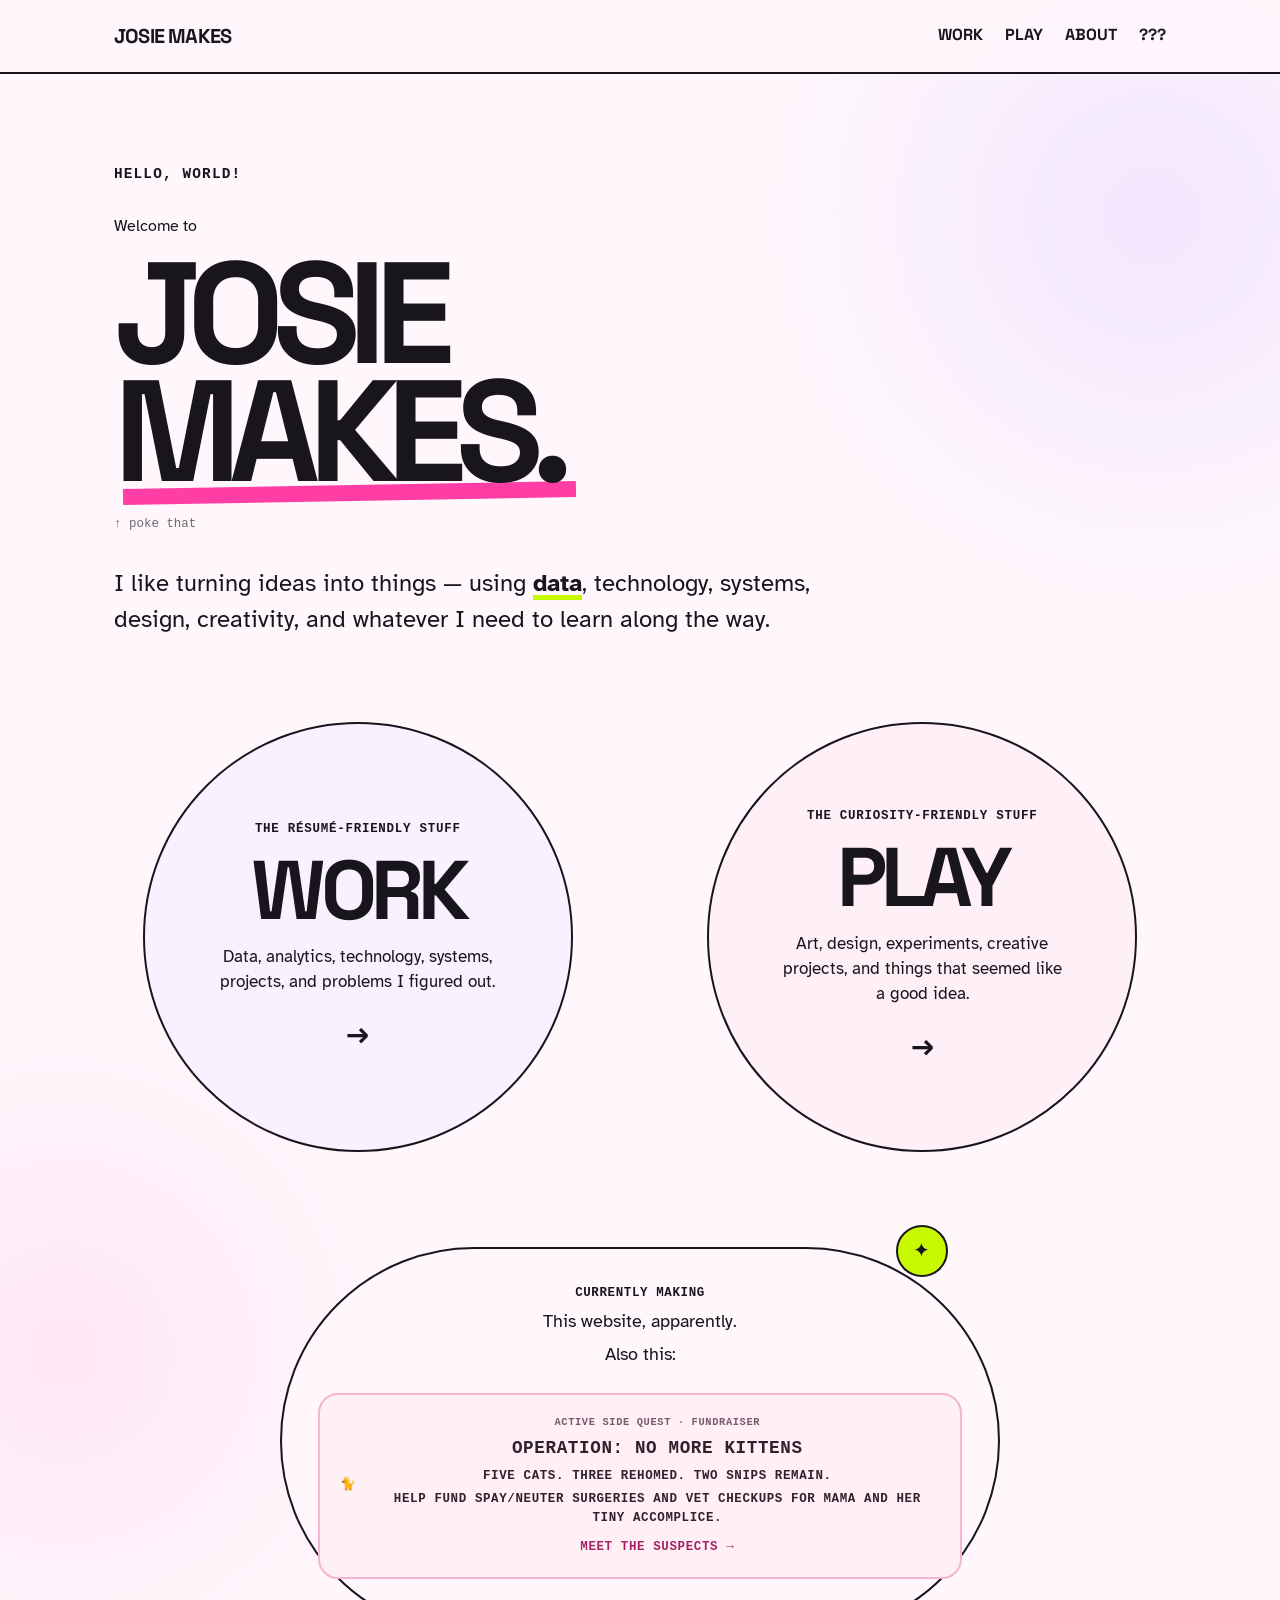
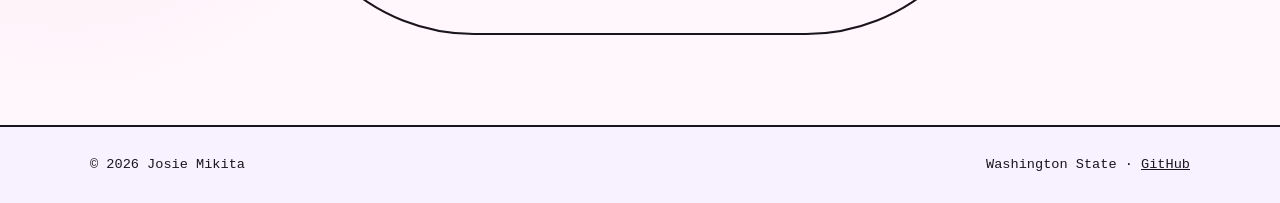
==== commit d843c699: "Update index.html" ====
--- a/index.html
+++ b/index.html
@@ -105,16 +105,19 @@
       <p>This website, apparently.</p>
       <p>
         Also this:
-      </p><p>
-      <a href="/kittens/" class="kitten-feature">
+      </p>
+      
+<a href="/kittens/" class="kitten-feature">
   <span class="kitten-feature-icon">🐈</span>
   <span class="kitten-feature-copy">
+    <small>ACTIVE SIDE QUEST · FUNDRAISER</small>
     <strong>OPERATION: NO MORE KITTENS</strong>
-    <small>Five cats. Three rehomed. Two snips remain.</small>
-    <span>A very serious fundraiser for a very unserious situation.</span>
+    <span>Five cats. Three rehomed. Two snips remain.</span>
+    <span>Help fund spay/neuter surgeries and vet checkups for Mama and her tiny accomplice.</span>
     <b>Meet the suspects →</b>
   </span>
-</a></p>
+</a>
+
     </section>
 
   </main>
--- a/css/style.css
+++ b/css/style.css
@@ -3227,7 +3227,59 @@
         padding-top: 5rem;
     }
 }
-
+.kitten-feature {
+  display: flex;
+  align-items: center;
+  gap: 18px;
+  padding: 20px;
+  margin: 24px 0;
+  background: #fff0f5;
+  color: #30212e;
+  border: 2px solid #f3b6d0;
+  border-radius: 20px;
+  text-decoration: none;
+  transition: transform .2s, box-shadow .2s;
+}
+
+.kitten-feature:hover {
+  transform: translateY(-3px);
+  box-shadow: 0 8px 24px #eaa0bf55;
+}
+
+.kitten-feature-icon {
+  font-size: 3rem;
+  flex-shrink: 0;
+}
+
+.kitten-feature-copy {
+  display: flex;
+  flex-direction: column;
+  gap: 5px;
+}
+
+.kitten-feature-copy strong {
+  font-size: 1.1rem;
+}
+
+.kitten-feature-copy small {
+  color: #78596d;
+}
+
+.kitten-feature-copy b {
+  color: #a52365;
+  margin-top: 5px;
+}
+
+@media (max-width: 480px) {
+  .kitten-feature {
+    padding: 14px;
+    gap: 12px;
+  }
+
+  .kitten-feature-icon {
+    font-size: 2.2rem;
+  }
+}
 
 /* =========================================================
    HERE LIES THE ORIGINAL STARS CSS
